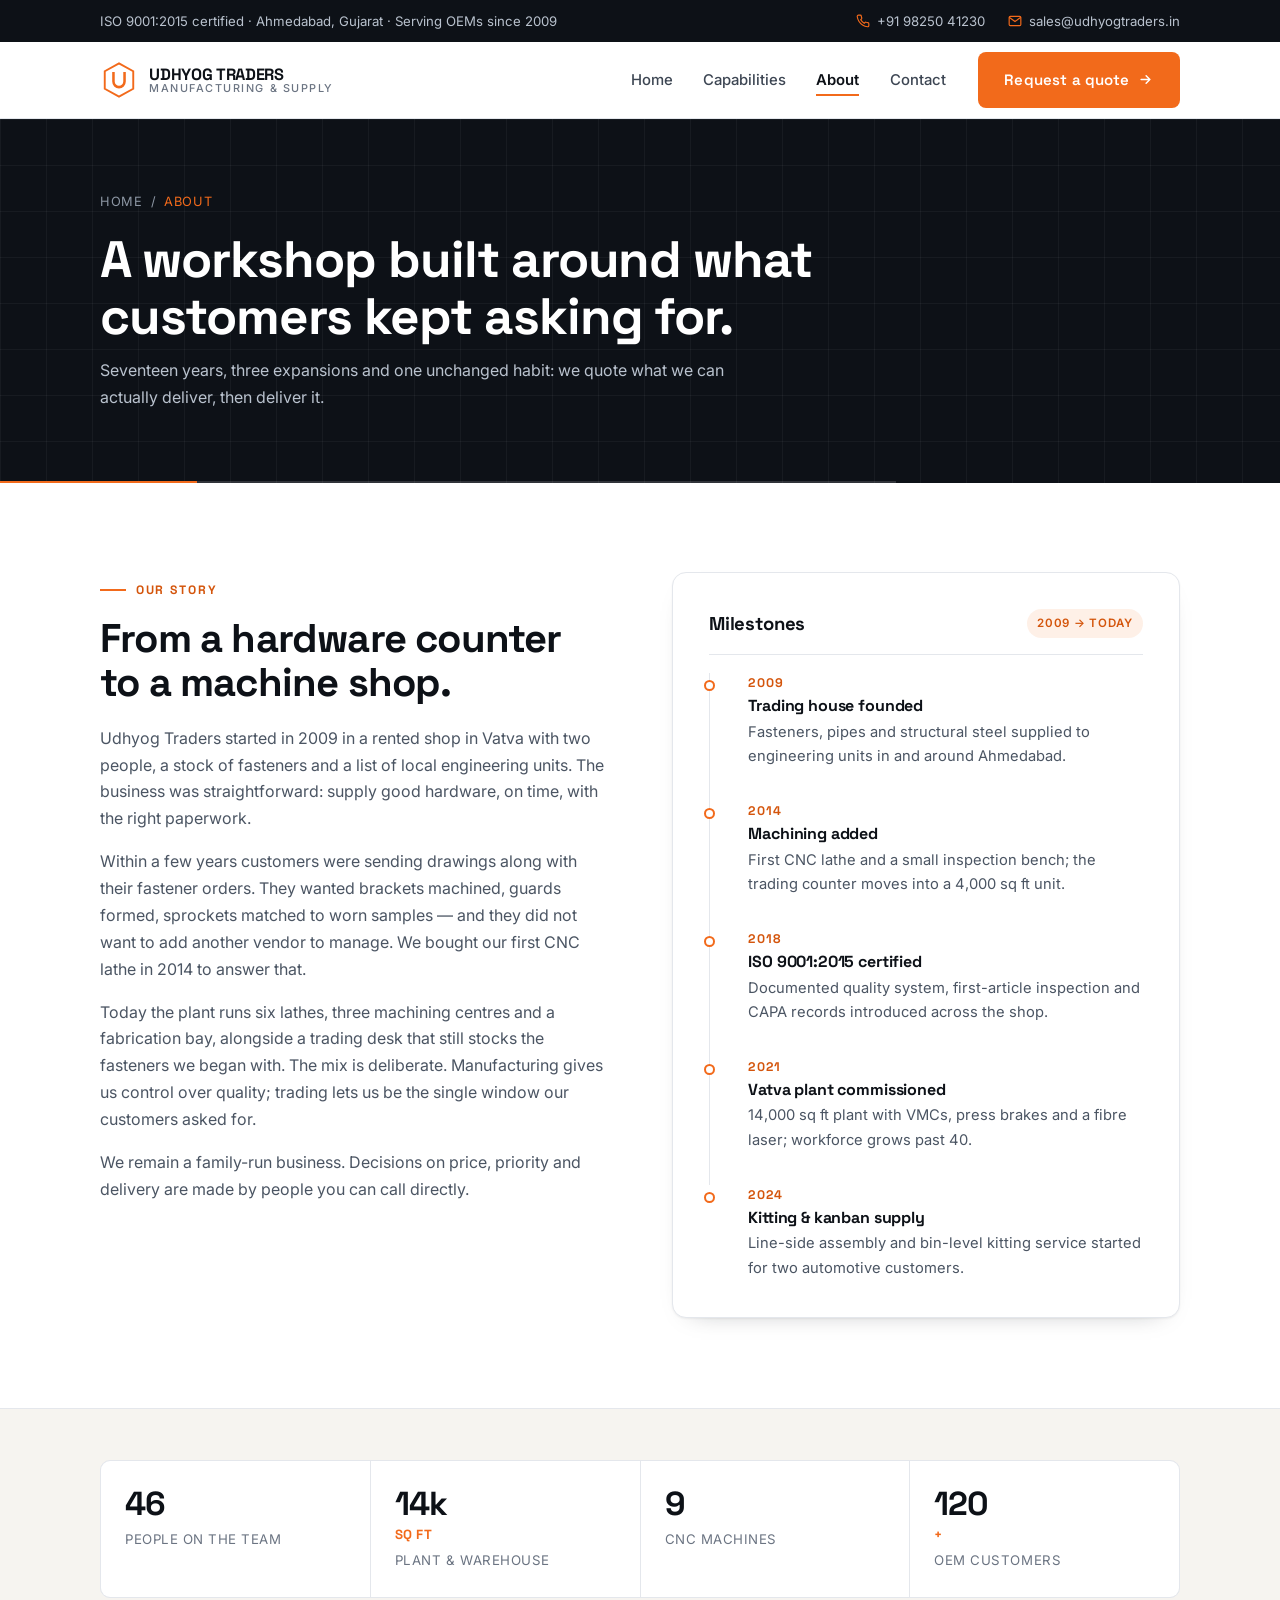
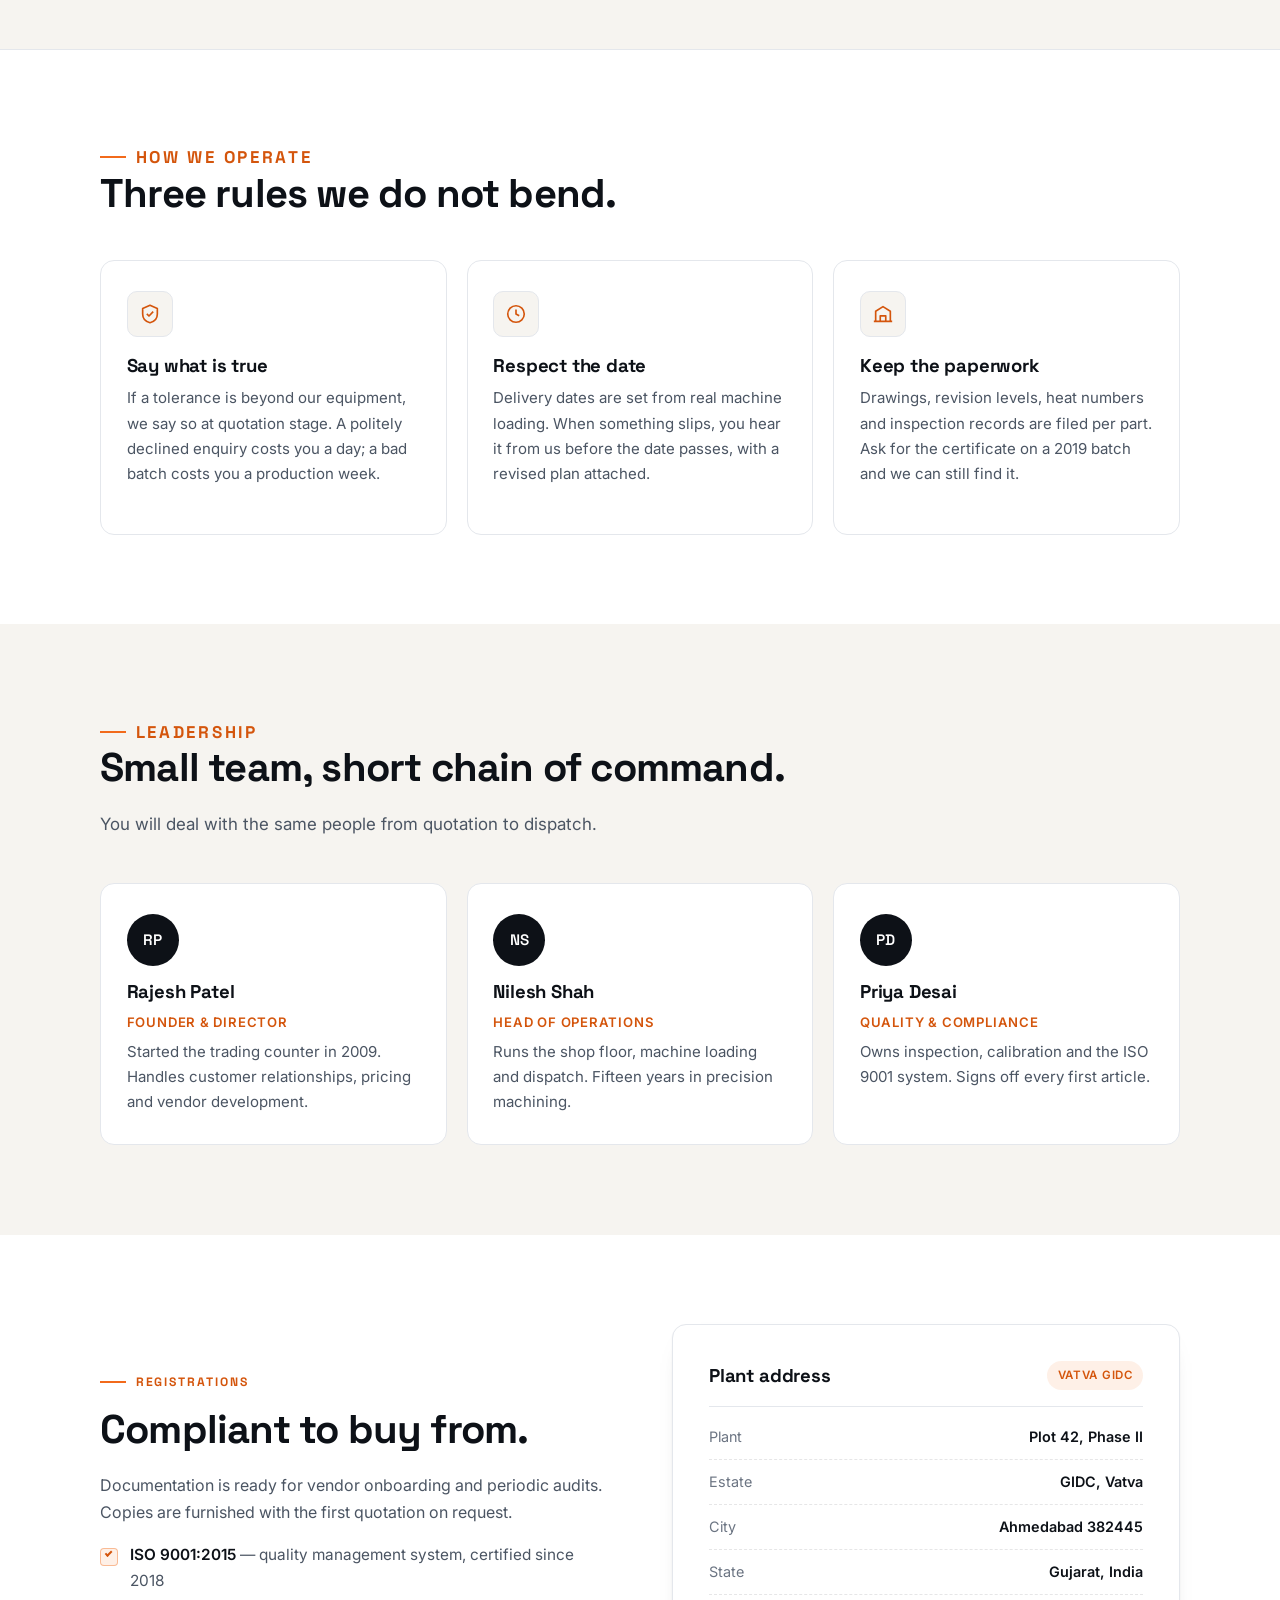
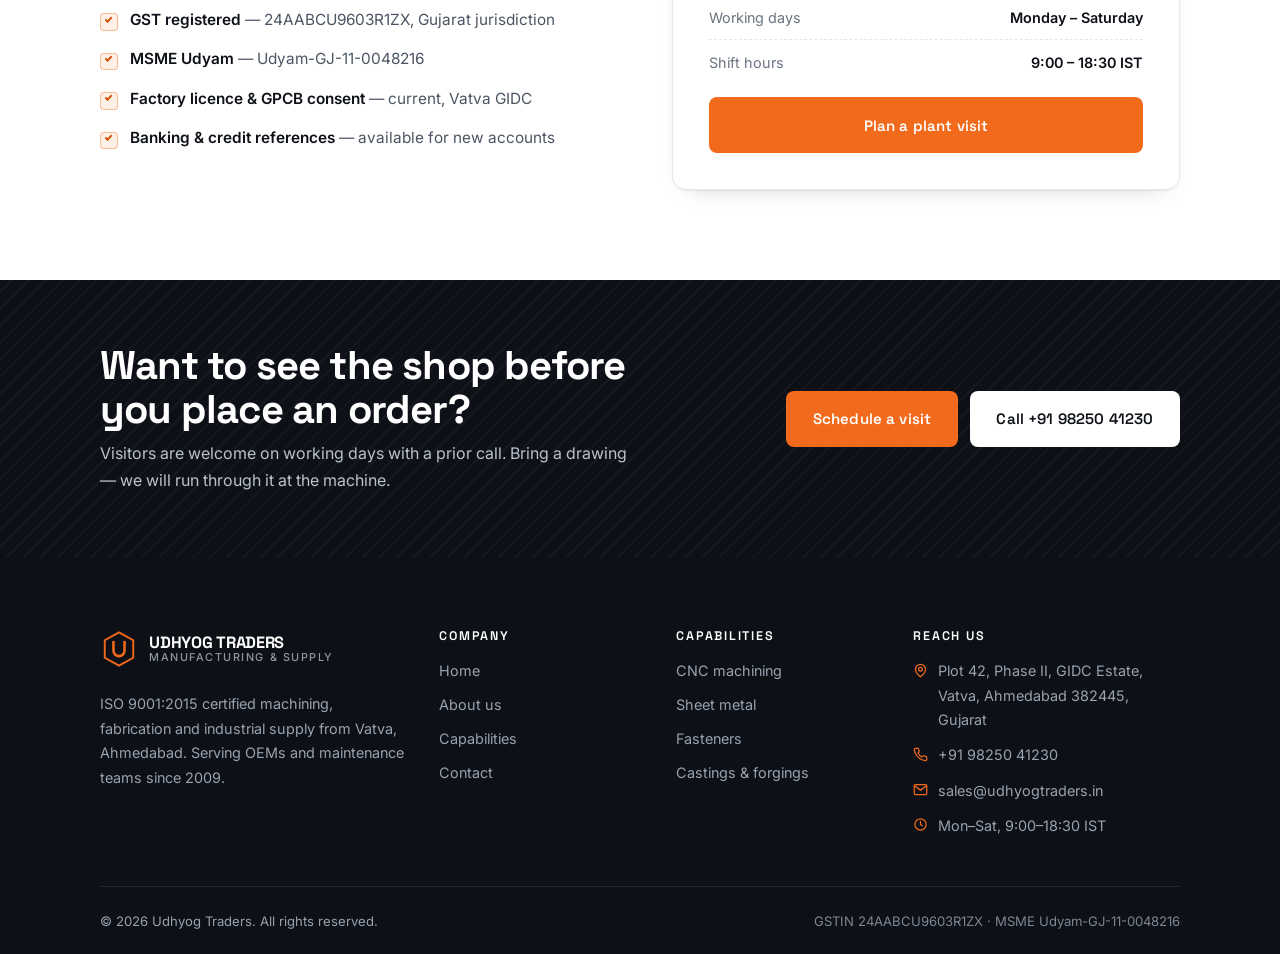
==== about.html @ 99cff49b "Add UDHyog Traders static marketing site Four plain HTML pages with shared CSS/JS, generated PDF cat" ====
<!DOCTYPE html>
<html lang="en">
<head>
<meta charset="utf-8">
<meta name="viewport" content="width=device-width, initial-scale=1">
<title>About Us — Udhyog Traders</title>
<meta name="description" content="Udhyog Traders has grown from a fastener trading house in Ahmedabad into an ISO 9001:2015 certified machining and fabrication business serving 120+ OEMs.">
<link rel="icon" href="favicon.svg" type="image/svg+xml">
<link rel="preconnect" href="https://fonts.googleapis.com">
<link rel="preconnect" href="https://fonts.gstatic.com" crossorigin>
<link href="https://fonts.googleapis.com/css2?family=Inter:wght@400;500;600;700&family=Space+Grotesk:wght@500;600;700&display=swap" rel="stylesheet">
<link rel="stylesheet" href="css/styles.css">
</head>
<body>
<a class="skip-link" href="#main">Skip to content</a>

<div class="topbar">
  <div class="container">
    <p class="topbar-note">ISO 9001:2015 certified · Ahmedabad, Gujarat · Serving OEMs since 2009</p>
    <div class="topbar-contact">
      <a href="tel:+919825041230">
        <svg width="14" height="14" viewBox="0 0 24 24" fill="none" stroke="currentColor" stroke-width="2" stroke-linecap="round" aria-hidden="true"><path d="M22 16.9v3a2 2 0 0 1-2.2 2 19.8 19.8 0 0 1-8.6-3.1 19.5 19.5 0 0 1-6-6A19.8 19.8 0 0 1 2.1 4.2 2 2 0 0 1 4.1 2h3a2 2 0 0 1 2 1.7c.1 1 .4 1.9.7 2.8a2 2 0 0 1-.5 2.1L8.1 9.9a16 16 0 0 0 6 6l1.3-1.3a2 2 0 0 1 2.1-.4c.9.3 1.8.6 2.8.7a2 2 0 0 1 1.7 2z"/></svg>
        +91 98250 41230
      </a>
      <a href="mailto:sales@udhyogtraders.in">
        <svg width="14" height="14" viewBox="0 0 24 24" fill="none" stroke="currentColor" stroke-width="2" stroke-linecap="round" stroke-linejoin="round" aria-hidden="true"><rect x="2" y="4" width="20" height="16" rx="2"/><path d="m2.5 6 9.5 7 9.5-7"/></svg>
        sales@udhyogtraders.in
      </a>
    </div>
  </div>
</div>

<header class="site-header">
  <div class="container">
    <a class="brand" href="index.html" aria-label="Udhyog Traders — home">
      <svg class="brand-mark" viewBox="0 0 48 48" aria-hidden="true">
        <path d="M24 3 42 13v22L24 45 6 35V13z" fill="none" stroke="currentColor" stroke-width="2.4"/>
        <path d="M17 14v12a7 7 0 0 0 14 0V14" fill="none" stroke="currentColor" stroke-width="3.2"/>
      </svg>
      <span>
        <span class="brand-name">UDHYOG TRADERS</span>
        <span class="brand-tag">Manufacturing &amp; Supply</span>
      </span>
    </a>

    <button class="nav-toggle" type="button" aria-expanded="false" aria-controls="primary-nav" aria-label="Toggle navigation">
      <span></span><span></span><span></span>
    </button>

    <nav class="nav" id="primary-nav" aria-label="Primary">
      <ul class="nav-links">
        <li><a href="index.html">Home</a></li>
        <li><a href="products.html">Capabilities</a></li>
        <li><a href="about.html" aria-current="page">About</a></li>
        <li><a href="contact.html">Contact</a></li>
      </ul>
      <a class="btn" href="contact.html">Request a quote
        <svg width="15" height="15" viewBox="0 0 24 24" fill="none" stroke="currentColor" stroke-width="2.4" stroke-linecap="round" stroke-linejoin="round" aria-hidden="true"><path d="M5 12h14M13 6l6 6-6 6"/></svg>
      </a>
    </nav>
  </div>
</header>

<main id="main">

  <section class="page-head">
    <div class="container">
      <nav class="crumbs" aria-label="Breadcrumb">
        <a href="index.html">Home</a>
        <span aria-hidden="true">/</span>
        <span aria-current="page">About</span>
      </nav>
      <h1>A workshop built around what customers kept asking for.</h1>
      <p>Seventeen years, three expansions and one unchanged habit: we quote what we can actually deliver, then deliver it.</p>
    </div>
  </section>

  <!-- Story -->
  <section class="section">
    <div class="container split split--top">
      <div class="reveal">
        <p class="eyebrow">Our story</p>
        <h2>From a hardware counter to a machine shop.</h2>
        <p>Udhyog Traders started in 2009 in a rented shop in Vatva with two people, a stock of fasteners and a list of local engineering units. The business was straightforward: supply good hardware, on time, with the right paperwork.</p>
        <p>Within a few years customers were sending drawings along with their fastener orders. They wanted brackets machined, guards formed, sprockets matched to worn samples — and they did not want to add another vendor to manage. We bought our first CNC lathe in 2014 to answer that.</p>
        <p>Today the plant runs six lathes, three machining centres and a fabrication bay, alongside a trading desk that still stocks the fasteners we began with. The mix is deliberate. Manufacturing gives us control over quality; trading lets us be the single window our customers asked for.</p>
        <p style="margin-bottom:0">We remain a family-run business. Decisions on price, priority and delivery are made by people you can call directly.</p>
      </div>

      <div class="panel reveal">
        <div class="panel-head">
          <h3>Milestones</h3>
          <span class="tag">2009 → today</span>
        </div>
        <ul class="timeline">
          <li>
            <span class="year">2009</span>
            <h3>Trading house founded</h3>
            <p>Fasteners, pipes and structural steel supplied to engineering units in and around Ahmedabad.</p>
          </li>
          <li>
            <span class="year">2014</span>
            <h3>Machining added</h3>
            <p>First CNC lathe and a small inspection bench; the trading counter moves into a 4,000 sq ft unit.</p>
          </li>
          <li>
            <span class="year">2018</span>
            <h3>ISO 9001:2015 certified</h3>
            <p>Documented quality system, first-article inspection and CAPA records introduced across the shop.</p>
          </li>
          <li>
            <span class="year">2021</span>
            <h3>Vatva plant commissioned</h3>
            <p>14,000 sq ft plant with VMCs, press brakes and a fibre laser; workforce grows past 40.</p>
          </li>
          <li>
            <span class="year">2024</span>
            <h3>Kitting &amp; kanban supply</h3>
            <p>Line-side assembly and bin-level kitting service started for two automotive customers.</p>
          </li>
        </ul>
      </div>
    </div>
  </section>

  <!-- Numbers -->
  <section class="section--tight section--sand" style="border-block:1px solid var(--line)">
    <div class="container">
      <dl class="stats reveal">
        <div class="stat"><dt><strong>46</strong><span>People on the team</span></dt></div>
        <div class="stat"><dt><strong>14k<span class="unit"> sq ft</span></strong><span>Plant &amp; warehouse</span></dt></div>
        <div class="stat"><dt><strong>9</strong><span>CNC machines</span></dt></div>
        <div class="stat"><dt><strong>120<span class="unit">+</span></strong><span>OEM customers</span></dt></div>
      </dl>
    </div>
  </section>

  <!-- Values -->
  <section class="section">
    <div class="container">
      <div class="section-head">
        <p class="eyebrow">How we operate</p>
        <h2>Three rules we do not bend.</h2>
      </div>

      <div class="grid grid--3">
        <article class="card reveal">
          <span class="card-icon" aria-hidden="true">
            <svg width="22" height="22" viewBox="0 0 24 24" fill="none" stroke="currentColor" stroke-width="1.8" stroke-linejoin="round"><path d="M12 2.5 20 6v6c0 5-3.4 8.4-8 9.5C7.4 20.4 4 17 4 12V6z"/><path d="m8.5 11.8 2.4 2.4 4.6-4.8"/></svg>
          </span>
          <h3>Say what is true</h3>
          <p>If a tolerance is beyond our equipment, we say so at quotation stage. A politely declined enquiry costs you a day; a bad batch costs you a production week.</p>
        </article>

        <article class="card reveal">
          <span class="card-icon" aria-hidden="true">
            <svg width="22" height="22" viewBox="0 0 24 24" fill="none" stroke="currentColor" stroke-width="1.8" stroke-linejoin="round"><circle cx="12" cy="12" r="9"/><path d="M12 7v5l3.5 2"/></svg>
          </span>
          <h3>Respect the date</h3>
          <p>Delivery dates are set from real machine loading. When something slips, you hear it from us before the date passes, with a revised plan attached.</p>
        </article>

        <article class="card reveal">
          <span class="card-icon" aria-hidden="true">
            <svg width="22" height="22" viewBox="0 0 24 24" fill="none" stroke="currentColor" stroke-width="1.8" stroke-linejoin="round"><path d="M4 20V9l8-5 8 5v11"/><path d="M9 20v-6h6v6M2 20h20"/></svg>
          </span>
          <h3>Keep the paperwork</h3>
          <p>Drawings, revision levels, heat numbers and inspection records are filed per part. Ask for the certificate on a 2019 batch and we can still find it.</p>
        </article>
      </div>
    </div>
  </section>

  <!-- Team -->
  <section class="section section--sand">
    <div class="container">
      <div class="section-head">
        <p class="eyebrow">Leadership</p>
        <h2>Small team, short chain of command.</h2>
        <p>You will deal with the same people from quotation to dispatch.</p>
      </div>

      <div class="grid grid--3">
        <article class="card reveal">
          <span class="avatar" style="width:52px;height:52px;font-size:.95rem;margin-bottom:1rem">RP</span>
          <h3>Rajesh Patel</h3>
          <p style="margin-bottom:.35rem;color:var(--accent-dark);font-size:.82rem;font-weight:600;letter-spacing:.06em;text-transform:uppercase">Founder &amp; Director</p>
          <p style="margin:0">Started the trading counter in 2009. Handles customer relationships, pricing and vendor development.</p>
        </article>

        <article class="card reveal">
          <span class="avatar" style="width:52px;height:52px;font-size:.95rem;margin-bottom:1rem">NS</span>
          <h3>Nilesh Shah</h3>
          <p style="margin-bottom:.35rem;color:var(--accent-dark);font-size:.82rem;font-weight:600;letter-spacing:.06em;text-transform:uppercase">Head of Operations</p>
          <p style="margin:0">Runs the shop floor, machine loading and dispatch. Fifteen years in precision machining.</p>
        </article>

        <article class="card reveal">
          <span class="avatar" style="width:52px;height:52px;font-size:.95rem;margin-bottom:1rem">PD</span>
          <h3>Priya Desai</h3>
          <p style="margin-bottom:.35rem;color:var(--accent-dark);font-size:.82rem;font-weight:600;letter-spacing:.06em;text-transform:uppercase">Quality &amp; Compliance</p>
          <p style="margin:0">Owns inspection, calibration and the ISO 9001 system. Signs off every first article.</p>
        </article>
      </div>
    </div>
  </section>

  <!-- Certifications -->
  <section class="section">
    <div class="container split">
      <div class="reveal">
        <p class="eyebrow">Registrations</p>
        <h2>Compliant to buy from.</h2>
        <p>Documentation is ready for vendor onboarding and periodic audits. Copies are furnished with the first quotation on request.</p>
        <ul class="feature-list">
          <li><strong>ISO 9001:2015</strong> — quality management system, certified since 2018</li>
          <li><strong>GST registered</strong> — 24AABCU9603R1ZX, Gujarat jurisdiction</li>
          <li><strong>MSME Udyam</strong> — Udyam-GJ-11-0048216</li>
          <li><strong>Factory licence &amp; GPCB consent</strong> — current, Vatva GIDC</li>
          <li><strong>Banking &amp; credit references</strong> — available for new accounts</li>
        </ul>
      </div>

      <div class="panel reveal">
        <div class="panel-head">
          <h3>Plant address</h3>
          <span class="tag">Vatva GIDC</span>
        </div>
        <div class="spec-list">
          <div><span>Plant</span><span>Plot 42, Phase II</span></div>
          <div><span>Estate</span><span>GIDC, Vatva</span></div>
          <div><span>City</span><span>Ahmedabad 382445</span></div>
          <div><span>State</span><span>Gujarat, India</span></div>
          <div><span>Working days</span><span>Monday – Saturday</span></div>
          <div><span>Shift hours</span><span>9:00 – 18:30 IST</span></div>
        </div>
        <a class="btn btn--block" href="contact.html" style="margin-top:1.4rem">Plan a plant visit</a>
      </div>
    </div>
  </section>

  <section class="cta-band">
    <div class="container">
      <div>
        <h2>Want to see the shop before you place an order?</h2>
        <p>Visitors are welcome on working days with a prior call. Bring a drawing — we will run through it at the machine.</p>
      </div>
      <div class="btn-row">
        <a class="btn" href="contact.html">Schedule a visit</a>
        <a class="btn btn--light" href="tel:+919825041230">Call +91 98250 41230</a>
      </div>
    </div>
  </section>

</main>

<footer class="site-footer">
  <div class="container">
    <div class="footer-grid">
      <div class="footer-about">
        <a class="brand" href="index.html" aria-label="Udhyog Traders — home">
          <svg class="brand-mark" viewBox="0 0 48 48" aria-hidden="true">
            <path d="M24 3 42 13v22L24 45 6 35V13z" fill="none" stroke="currentColor" stroke-width="2.4"/>
            <path d="M17 14v12a7 7 0 0 0 14 0V14" fill="none" stroke="currentColor" stroke-width="3.2"/>
          </svg>
          <span>
            <span class="brand-name">UDHYOG TRADERS</span>
            <span class="brand-tag">Manufacturing &amp; Supply</span>
          </span>
        </a>
        <p>ISO 9001:2015 certified machining, fabrication and industrial supply from Vatva, Ahmedabad. Serving OEMs and maintenance teams since 2009.</p>
      </div>

      <div>
        <h4>Company</h4>
        <ul class="footer-links">
          <li><a href="index.html">Home</a></li>
          <li><a href="about.html">About us</a></li>
          <li><a href="products.html">Capabilities</a></li>
          <li><a href="contact.html">Contact</a></li>
        </ul>
      </div>

      <div>
        <h4>Capabilities</h4>
        <ul class="footer-links">
          <li><a href="products.html#machining">CNC machining</a></li>
          <li><a href="products.html#fabrication">Sheet metal</a></li>
          <li><a href="products.html#fasteners">Fasteners</a></li>
          <li><a href="products.html#castings">Castings &amp; forgings</a></li>
        </ul>
      </div>

      <div>
        <h4>Reach us</h4>
        <ul class="footer-contact">
          <li>
            <svg width="15" height="15" viewBox="0 0 24 24" fill="none" stroke="currentColor" stroke-width="2" stroke-linecap="round" stroke-linejoin="round" aria-hidden="true"><path d="M20 10c0 6-8 12-8 12s-8-6-8-12a8 8 0 0 1 16 0z"/><circle cx="12" cy="10" r="3"/></svg>
            <span>Plot 42, Phase II, GIDC Estate,<br>Vatva, Ahmedabad 382445, Gujarat</span>
          </li>
          <li>
            <svg width="15" height="15" viewBox="0 0 24 24" fill="none" stroke="currentColor" stroke-width="2" stroke-linecap="round" aria-hidden="true"><path d="M22 16.9v3a2 2 0 0 1-2.2 2 19.8 19.8 0 0 1-8.6-3.1 19.5 19.5 0 0 1-6-6A19.8 19.8 0 0 1 2.1 4.2 2 2 0 0 1 4.1 2h3a2 2 0 0 1 2 1.7c.1 1 .4 1.9.7 2.8a2 2 0 0 1-.5 2.1L8.1 9.9a16 16 0 0 0 6 6l1.3-1.3a2 2 0 0 1 2.1-.4c.9.3 1.8.6 2.8.7a2 2 0 0 1 1.7 2z"/></svg>
            <a href="tel:+919825041230">+91 98250 41230</a>
          </li>
          <li>
            <svg width="15" height="15" viewBox="0 0 24 24" fill="none" stroke="currentColor" stroke-width="2" stroke-linecap="round" stroke-linejoin="round" aria-hidden="true"><rect x="2" y="4" width="20" height="16" rx="2"/><path d="m2.5 6 9.5 7 9.5-7"/></svg>
            <a href="mailto:sales@udhyogtraders.in">sales@udhyogtraders.in</a>
          </li>
          <li>
            <svg width="15" height="15" viewBox="0 0 24 24" fill="none" stroke="currentColor" stroke-width="2" stroke-linecap="round" stroke-linejoin="round" aria-hidden="true"><circle cx="12" cy="12" r="9"/><path d="M12 7v5l3 2"/></svg>
            <span>Mon–Sat, 9:00–18:30 IST</span>
          </li>
        </ul>
      </div>
    </div>

    <div class="footer-bottom">
      <p>© <span data-year>2026</span> Udhyog Traders. All rights reserved.</p>
      <p class="gst">GSTIN 24AABCU9603R1ZX · MSME Udyam-GJ-11-0048216</p>
    </div>
  </div>
</footer>

<script src="js/main.js"></script>
</body>
</html>
---- css/styles.css ----
/* ==========================================================================
   Udhyog Traders — site styles
   ========================================================================== */

:root {
  --ink: #0d1117;
  --ink-soft: #1a2028;
  --body: #4b5563;
  --steel: #6b7482;
  --line: #e4e7ec;
  --paper: #ffffff;
  --sand: #f6f4f0;
  --accent: #f26a1b;
  --accent-dark: #d4550c;
  --accent-soft: rgba(242, 106, 27, 0.1);

  --radius: 14px;
  --radius-sm: 10px;
  --shadow-sm: 0 1px 2px rgba(13, 17, 23, 0.05), 0 10px 26px -20px rgba(13, 17, 23, 0.4);
  --shadow-lg: 0 28px 70px -34px rgba(13, 17, 23, 0.5);

  --font-display: "Space Grotesk", "Segoe UI", system-ui, sans-serif;
  --font-body: "Inter", "Segoe UI", system-ui, -apple-system, sans-serif;
  --container: 1160px;
}

/* --------------------------------------------------------------------------
   Reset & base
   -------------------------------------------------------------------------- */

*,
*::before,
*::after {
  box-sizing: border-box;
}

html {
  -webkit-text-size-adjust: 100%;
  scroll-behavior: smooth;
}

body {
  margin: 0;
  background: var(--paper);
  color: var(--body);
  font-family: var(--font-body);
  font-size: 1rem;
  line-height: 1.68;
  -webkit-font-smoothing: antialiased;
}

img,
svg {
  display: block;
  max-width: 100%;
}

h1,
h2,
h3,
h4 {
  margin: 0 0 0.5em;
  color: var(--ink);
  font-family: var(--font-display);
  font-weight: 700;
  line-height: 1.1;
  letter-spacing: -0.02em;
}

h1 {
  font-size: clamp(2.3rem, 4.8vw, 3.9rem);
}

h2 {
  font-size: clamp(1.7rem, 3.2vw, 2.5rem);
}

h3 {
  font-size: 1.16rem;
  letter-spacing: -0.01em;
}

p {
  margin: 0 0 1rem;
}

a {
  color: inherit;
  text-decoration: none;
}

ul,
ol {
  margin: 0;
  padding: 0;
  list-style: none;
}

::selection {
  background: var(--accent);
  color: #fff;
}

:focus-visible {
  outline: 4px solid rgba(242, 106, 27, 0.35);
  outline-offset: 2px;
  border-radius: 4px;
}

.skip-link {
  position: absolute;
  left: 1rem;
  top: -100px;
  z-index: 100;
  padding: 0.75rem 1.25rem;
  background: var(--ink);
  color: #fff;
  border-radius: 0 0 8px 8px;
  font-size: 0.9rem;
  font-weight: 600;
}

.skip-link:focus {
  top: 0;
}

/* --------------------------------------------------------------------------
   Layout helpers
   -------------------------------------------------------------------------- */

.container {
  width: 100%;
  max-width: var(--container);
  margin-inline: auto;
  padding-inline: clamp(1.15rem, 4vw, 2.5rem);
}

.section {
  padding-block: clamp(3.5rem, 7vw, 6rem);
}

.section--sand {
  background: var(--sand);
}

.section--tight {
  padding-block: clamp(2.5rem, 4vw, 3.25rem);
}

.section-head {
  max-width: 44rem;
  margin-bottom: clamp(2rem, 3.5vw, 3rem);
}

.section-head--center {
  margin-inline: auto;
  text-align: center;
}

.section-head p {
  margin-bottom: 0;
  font-size: 1.06rem;
}

.eyebrow {
  display: inline-flex;
  align-items: center;
  gap: 0.6rem;
  margin-bottom: 1rem;
  color: var(--accent-dark);
  font-family: var(--font-display);
  font-size: 0.76rem;
  font-weight: 700;
  letter-spacing: 0.16em;
  text-transform: uppercase;
}

.eyebrow::before {
  content: "";
  width: 26px;
  height: 2px;
  background: var(--accent);
}

.eyebrow--light {
  color: #ffb27d;
}

.lead {
  font-size: clamp(1.02rem, 1.5vw, 1.14rem);
  color: var(--body);
}

.accent {
  color: var(--accent);
}

/* --------------------------------------------------------------------------
   Buttons
   -------------------------------------------------------------------------- */

.btn {
  display: inline-flex;
  align-items: center;
  justify-content: center;
  gap: 0.55rem;
  padding: 0.9rem 1.6rem;
  border: 1px solid transparent;
  border-radius: 8px;
  background: var(--accent);
  color: #fff;
  font-family: var(--font-display);
  font-size: 0.94rem;
  font-weight: 600;
  letter-spacing: 0.01em;
  cursor: pointer;
  transition: background 0.2s ease, transform 0.2s ease, box-shadow 0.2s ease,
    color 0.2s ease, border-color 0.2s ease;
}

.btn:hover {
  background: var(--accent-dark);
  transform: translateY(-1px);
  box-shadow: 0 12px 24px -14px rgba(212, 85, 12, 0.85);
}

.btn svg {
  flex: none;
}

.btn--ghost {
  background: transparent;
  border-color: #cfd4dc;
  color: var(--ink);
}

.btn--ghost:hover {
  background: var(--ink);
  border-color: var(--ink);
  color: #fff;
  box-shadow: none;
}

.btn--light {
  background: #fff;
  color: var(--ink);
}

.btn--light:hover {
  background: #f0ece6;
  color: var(--ink);
  box-shadow: none;
}

.btn--block {
  width: 100%;
}

.btn-row {
  display: flex;
  flex-wrap: wrap;
  gap: 0.75rem;
}

/* --------------------------------------------------------------------------
   Top bar & header
   -------------------------------------------------------------------------- */

.topbar {
  background: var(--ink);
  color: #b9c2ce;
  font-size: 0.825rem;
}

.topbar .container {
  display: flex;
  flex-wrap: wrap;
  align-items: center;
  justify-content: space-between;
  gap: 0.5rem 1.5rem;
  min-height: 42px;
}

.topbar p {
  margin: 0;
}

.topbar-contact {
  display: flex;
  flex-wrap: wrap;
  align-items: center;
  gap: 1.4rem;
}

.topbar-contact a {
  display: inline-flex;
  align-items: center;
  gap: 0.45rem;
  transition: color 0.2s ease;
}

.topbar-contact a:hover {
  color: #fff;
}

.topbar-contact svg {
  color: var(--accent);
}

.site-header {
  position: sticky;
  top: 0;
  z-index: 50;
  background: rgba(255, 255, 255, 0.94);
  border-bottom: 1px solid var(--line);
  backdrop-filter: blur(10px);
}

.site-header .container {
  display: flex;
  align-items: center;
  justify-content: space-between;
  gap: 1.5rem;
  min-height: 76px;
}

.brand {
  display: inline-flex;
  align-items: center;
  gap: 0.7rem;
  color: var(--ink);
  font-family: var(--font-display);
  font-weight: 700;
  line-height: 1.05;
  letter-spacing: -0.02em;
}

.brand-mark {
  width: 38px;
  height: 38px;
  flex: none;
  color: var(--accent);
}

.brand-name {
  display: block;
  font-size: 1.02rem;
}

.brand-tag {
  display: block;
  color: var(--steel);
  font-family: var(--font-body);
  font-size: 0.68rem;
  font-weight: 500;
  letter-spacing: 0.14em;
  text-transform: uppercase;
}

.nav {
  display: flex;
  align-items: center;
  gap: 2rem;
}

.nav-links {
  display: flex;
  align-items: center;
  gap: 1.9rem;
}

.nav-links a {
  position: relative;
  padding-block: 0.4rem;
  color: #3d4653;
  font-size: 0.93rem;
  font-weight: 500;
  transition: color 0.2s ease;
}

.nav-links a::after {
  content: "";
  position: absolute;
  left: 0;
  bottom: 0;
  width: 100%;
  height: 2px;
  background: var(--accent);
  transform: scaleX(0);
  transform-origin: left;
  transition: transform 0.22s ease;
}

.nav-links a:hover {
  color: var(--ink);
}

.nav-links a:hover::after,
.nav-links a[aria-current="page"]::after {
  transform: scaleX(1);
}

.nav-links a[aria-current="page"] {
  color: var(--ink);
  font-weight: 600;
}

.nav-toggle {
  display: none;
  width: 44px;
  height: 44px;
  padding: 0;
  border: 1px solid var(--line);
  border-radius: 8px;
  background: #fff;
  color: var(--ink);
  cursor: pointer;
}

.nav-toggle span {
  display: block;
  width: 18px;
  height: 2px;
  margin: 3.5px auto;
  background: currentColor;
  transition: transform 0.2s ease, opacity 0.2s ease;
}

.nav-toggle[aria-expanded="true"] span:nth-child(1) {
  transform: translateY(5.5px) rotate(45deg);
}

.nav-toggle[aria-expanded="true"] span:nth-child(2) {
  opacity: 0;
}

.nav-toggle[aria-expanded="true"] span:nth-child(3) {
  transform: translateY(-5.5px) rotate(-45deg);
}

/* --------------------------------------------------------------------------
   Hero
   -------------------------------------------------------------------------- */

.hero {
  position: relative;
  overflow: hidden;
  background: var(--sand);
  background-image: linear-gradient(rgba(13, 17, 23, 0.045) 1px, transparent 1px),
    linear-gradient(90deg, rgba(13, 17, 23, 0.045) 1px, transparent 1px);
  background-size: 44px 44px;
  border-bottom: 1px solid var(--line);
}

.hero::after {
  content: "";
  position: absolute;
  right: -180px;
  top: -180px;
  width: 520px;
  height: 520px;
  border-radius: 50%;
  background: radial-gradient(circle, rgba(242, 106, 27, 0.14), transparent 68%);
  pointer-events: none;
}

.hero .container {
  position: relative;
  z-index: 1;
  display: grid;
  grid-template-columns: 1.05fr 0.95fr;
  align-items: center;
  gap: clamp(2rem, 5vw, 4rem);
  padding-block: clamp(3rem, 6vw, 5rem);
}

.hero h1 {
  margin-bottom: 1.1rem;
}

.hero p.lead {
  max-width: 34rem;
  margin-bottom: 1.8rem;
}

.hero-meta {
  display: flex;
  flex-wrap: wrap;
  gap: 0.5rem 1.6rem;
  margin-top: 2rem;
  padding-top: 1.5rem;
  border-top: 1px solid #dcd8d0;
  color: var(--steel);
  font-size: 0.86rem;
}

.hero-meta span {
  display: inline-flex;
  align-items: center;
  gap: 0.45rem;
}

.hero-meta svg {
  color: var(--accent);
  flex: none;
}

.hero-art {
  position: relative;
  padding: 1.4rem;
  background: #fff;
  border: 1px solid var(--line);
  border-radius: var(--radius);
  box-shadow: var(--shadow-lg);
}

.hero-art::before {
  content: "";
  position: absolute;
  inset: 0 0 auto 0;
  height: 4px;
  border-radius: var(--radius) var(--radius) 0 0;
  background: linear-gradient(90deg, var(--accent) 0 42%, var(--ink) 42% 100%);
}

.hero-art svg {
  width: 100%;
  height: auto;
}

.hero-art figcaption {
  display: flex;
  align-items: center;
  justify-content: space-between;
  gap: 1rem;
  margin-top: 0.9rem;
  padding-top: 0.9rem;
  border-top: 1px dashed #d8dce2;
  color: var(--steel);
  font-family: var(--font-display);
  font-size: 0.7rem;
  letter-spacing: 0.12em;
  text-transform: uppercase;
}

.hero-art figcaption strong {
  color: var(--ink);
  font-weight: 600;
}

/* --------------------------------------------------------------------------
   Stats
   -------------------------------------------------------------------------- */

.stats {
  display: grid;
  grid-template-columns: repeat(4, 1fr);
  gap: 1px;
  margin: 0;
  background: var(--line);
  border: 1px solid var(--line);
  border-radius: var(--radius-sm);
  overflow: hidden;
}

.stat {
  padding: 1.6rem 1.5rem;
  background: #fff;
}

.stat strong {
  display: block;
  color: var(--ink);
  font-family: var(--font-display);
  font-size: clamp(1.7rem, 2.6vw, 2.2rem);
  font-weight: 700;
  line-height: 1.1;
  letter-spacing: -0.03em;
}

.stat strong .unit {
  color: var(--accent);
}

.stat span {
  display: block;
  margin-top: 0.35rem;
  color: var(--steel);
  font-size: 0.83rem;
  letter-spacing: 0.04em;
  text-transform: uppercase;
}

/* --------------------------------------------------------------------------
   Industry strip
   -------------------------------------------------------------------------- */

.industry-strip {
  display: flex;
  flex-wrap: wrap;
  align-items: center;
  justify-content: space-between;
  gap: 1.2rem 2rem;
}

.industry-strip .label {
  color: var(--steel);
  font-family: var(--font-display);
  font-size: 0.72rem;
  font-weight: 600;
  letter-spacing: 0.16em;
  text-transform: uppercase;
}

.industry-list {
  display: flex;
  flex-wrap: wrap;
  gap: 0.6rem 1.9rem;
}

.industry-list li {
  display: inline-flex;
  align-items: center;
  gap: 0.5rem;
  color: var(--ink);
  font-family: var(--font-display);
  font-size: 0.95rem;
  font-weight: 600;
  letter-spacing: -0.01em;
  opacity: 0.72;
}

.industry-list li::before {
  content: "";
  width: 6px;
  height: 6px;
  background: var(--accent);
  transform: rotate(45deg);
}

/* --------------------------------------------------------------------------
   Split content
   -------------------------------------------------------------------------- */

.split {
  display: grid;
  grid-template-columns: 1fr 1fr;
  align-items: center;
  gap: clamp(2rem, 5vw, 4.5rem);
}

.split--top {
  align-items: start;
}

.panel {
  padding: clamp(1.5rem, 3vw, 2.25rem);
  background: #fff;
  border: 1px solid var(--line);
  border-radius: var(--radius);
  box-shadow: var(--shadow-sm);
}

.panel--ink {
  background: var(--ink);
  border-color: var(--ink);
  color: #b9c2ce;
}

.panel--ink h3 {
  color: #fff;
}

.panel-head {
  display: flex;
  align-items: center;
  gap: 0.75rem;
  margin-bottom: 1.1rem;
  padding-bottom: 1rem;
  border-bottom: 1px solid var(--line);
}

.panel--ink .panel-head {
  border-color: rgba(255, 255, 255, 0.12);
}

.panel-head h3 {
  margin: 0;
}

.panel-head .tag {
  margin-left: auto;
}

.tag {
  display: inline-block;
  padding: 0.3rem 0.65rem;
  border-radius: 999px;
  background: var(--accent-soft);
  color: var(--accent-dark);
  font-size: 0.72rem;
  font-weight: 600;
  letter-spacing: 0.06em;
  text-transform: uppercase;
}

.tag--light {
  background: rgba(255, 255, 255, 0.1);
  color: #ffc39c;
}

.feature-list li {
  position: relative;
  padding-left: 1.9rem;
  margin-bottom: 0.85rem;
  font-size: 0.96rem;
}

.feature-list li:last-child {
  margin-bottom: 0;
}

.feature-list li::before {
  content: "";
  position: absolute;
  left: 0;
  top: 0.42em;
  width: 1.1rem;
  height: 1.1rem;
  border: 1px solid rgba(242, 106, 27, 0.4);
  border-radius: 4px;
  background: var(--accent-soft);
}

.feature-list li::after {
  content: "";
  position: absolute;
  left: 0.32rem;
  top: 0.63em;
  width: 0.44rem;
  height: 0.24rem;
  border-left: 2px solid var(--accent-dark);
  border-bottom: 2px solid var(--accent-dark);
  transform: rotate(-45deg);
}

.feature-list strong {
  color: var(--ink);
  font-weight: 600;
}

.checklist {
  display: grid;
  gap: 0.7rem;
  margin-top: 1.4rem;
}

.checklist li {
  display: flex;
  gap: 0.7rem;
  align-items: flex-start;
  font-size: 0.95rem;
}

.checklist svg {
  flex: none;
  margin-top: 0.28rem;
  color: var(--accent);
}

.spec-list {
  display: grid;
  gap: 0.65rem;
}

.spec-list div {
  display: flex;
  justify-content: space-between;
  gap: 1rem;
  padding-bottom: 0.6rem;
  border-bottom: 1px dashed rgba(13, 17, 23, 0.1);
  font-size: 0.9rem;
}

.spec-list div:last-child {
  border-bottom: 0;
  padding-bottom: 0;
}

.spec-list dt,
.spec-list span:first-child {
  color: var(--steel);
}

.spec-list span:last-child {
  color: var(--ink);
  font-weight: 600;
  text-align: right;
}

/* --------------------------------------------------------------------------
   Cards
   -------------------------------------------------------------------------- */

.grid {
  display: grid;
  gap: 1.25rem;
}

.grid--3 {
  grid-template-columns: repeat(3, 1fr);
}

.grid--2 {
  grid-template-columns: repeat(2, 1fr);
}

.card {
  position: relative;
  display: flex;
  flex-direction: column;
  padding: 1.85rem 1.6rem;
  background: #fff;
  border: 1px solid var(--line);
  border-radius: var(--radius);
  transition: transform 0.22s ease, box-shadow 0.22s ease, border-color 0.22s ease;
}

.card::before {
  content: "";
  position: absolute;
  left: 1.6rem;
  top: 0;
  width: 40px;
  height: 3px;
  background: var(--accent);
  opacity: 0;
  transition: opacity 0.22s ease;
}

.card:hover {
  transform: translateY(-3px);
  border-color: #cdd3db;
  box-shadow: var(--shadow-lg);
}

.card:hover::before {
  opacity: 1;
}

.card-icon {
  display: inline-flex;
  align-items: center;
  justify-content: center;
  width: 46px;
  height: 46px;
  margin-bottom: 1.2rem;
  border-radius: 10px;
  background: var(--sand);
  border: 1px solid var(--line);
  color: var(--accent-dark);
}

.card h3 {
  margin-bottom: 0.55rem;
}

.card p {
  margin-bottom: 1.1rem;
  font-size: 0.94rem;
}

.card-tags {
  display: flex;
  flex-wrap: wrap;
  gap: 0.4rem;
  margin-top: auto;
  padding-top: 0.9rem;
  border-top: 1px dashed var(--line);
}

.card-tags li {
  padding: 0.22rem 0.55rem;
  border: 1px solid var(--line);
  border-radius: 5px;
  color: var(--steel);
  font-size: 0.75rem;
  letter-spacing: 0.02em;
}

/* --------------------------------------------------------------------------
   Process
   -------------------------------------------------------------------------- */

.process {
  display: grid;
  grid-template-columns: repeat(4, 1fr);
  gap: 1.25rem;
  counter-reset: step;
}

.step {
  position: relative;
  padding-top: 1.6rem;
  border-top: 2px solid var(--line);
}

.step::before {
  counter-increment: step;
  content: "0" counter(step);
  display: block;
  margin-bottom: 0.7rem;
  color: var(--accent);
  font-family: var(--font-display);
  font-size: 0.82rem;
  font-weight: 700;
  letter-spacing: 0.12em;
}

.step::after {
  content: "";
  position: absolute;
  top: -2px;
  left: 0;
  width: 0;
  height: 2px;
  background: var(--accent);
  transition: width 0.5s ease;
}

.step:hover::after {
  width: 100%;
}

.step h3 {
  font-size: 1.05rem;
}

.step p {
  margin: 0;
  font-size: 0.9rem;
}

/* --------------------------------------------------------------------------
   Testimonials
   -------------------------------------------------------------------------- */

.quote-card {
  display: flex;
  flex-direction: column;
  gap: 1.2rem;
  padding: 1.9rem 1.7rem;
  background: #fff;
  border: 1px solid var(--line);
  border-radius: var(--radius);
}

.quote-card blockquote {
  margin: 0;
  color: var(--ink-soft);
  font-size: 0.98rem;
  line-height: 1.7;
}

.quote-card blockquote::before {
  content: "\201C";
  display: block;
  margin-bottom: 0.2rem;
  color: var(--accent);
  font-family: var(--font-display);
  font-size: 2.6rem;
  line-height: 0.6;
}

.quote-by {
  display: flex;
  align-items: center;
  gap: 0.8rem;
  margin-top: auto;
  padding-top: 1.1rem;
  border-top: 1px dashed var(--line);
}

.avatar {
  display: grid;
  place-items: center;
  width: 40px;
  height: 40px;
  flex: none;
  border-radius: 50%;
  background: var(--ink);
  color: #fff;
  font-family: var(--font-display);
  font-size: 0.82rem;
  font-weight: 600;
}

.quote-by strong {
  display: block;
  color: var(--ink);
  font-size: 0.88rem;
  font-weight: 600;
}

.quote-by span {
  color: var(--steel);
  font-size: 0.8rem;
}

.stars {
  display: flex;
  gap: 0.15rem;
  color: var(--accent);
}

/* --------------------------------------------------------------------------
   CTA band
   -------------------------------------------------------------------------- */

.cta-band {
  position: relative;
  overflow: hidden;
  background: var(--ink);
  background-image: repeating-linear-gradient(
    -45deg,
    rgba(255, 255, 255, 0.035) 0 2px,
    transparent 2px 12px
  );
  color: #b9c2ce;
}

.cta-band .container {
  position: relative;
  display: flex;
  flex-wrap: wrap;
  align-items: center;
  justify-content: space-between;
  gap: 1.75rem;
  padding-block: clamp(2.5rem, 5vw, 4rem);
}

.cta-band h2 {
  max-width: 34rem;
  margin-bottom: 0.5rem;
  color: #fff;
}

.cta-band p {
  margin: 0;
  max-width: 34rem;
}

/* --------------------------------------------------------------------------
   Page header (inner pages)
   -------------------------------------------------------------------------- */

.page-head {
  position: relative;
  overflow: hidden;
  padding-block: clamp(2.75rem, 6vw, 4.5rem);
  background: var(--ink);
  background-image: linear-gradient(rgba(255, 255, 255, 0.045) 1px, transparent 1px),
    linear-gradient(90deg, rgba(255, 255, 255, 0.045) 1px, transparent 1px);
  background-size: 46px 46px;
  color: #b9c2ce;
}

.page-head::after {
  content: "";
  position: absolute;
  left: 0;
  bottom: 0;
  width: 70%;
  height: 2px;
  background: linear-gradient(90deg, var(--accent) 0 22%, rgba(255, 255, 255, 0.15) 22% 100%);
}

.page-head h1 {
  max-width: 46rem;
  margin-bottom: 0.75rem;
  color: #fff;
  font-size: clamp(2rem, 4.2vw, 3.2rem);
}

.page-head p {
  max-width: 40rem;
  margin: 0;
}

.crumbs {
  display: flex;
  flex-wrap: wrap;
  gap: 0.5rem;
  align-items: center;
  margin-bottom: 1.25rem;
  color: #8d97a4;
  font-size: 0.8rem;
  letter-spacing: 0.05em;
  text-transform: uppercase;
}

.crumbs a:hover {
  color: #fff;
}

.crumbs span[aria-current] {
  color: var(--accent);
}

/* --------------------------------------------------------------------------
   Tables
   -------------------------------------------------------------------------- */

.table-wrap {
  overflow-x: auto;
  border: 1px solid var(--line);
  border-radius: var(--radius);
  background: #fff;
}

table {
  width: 100%;
  border-collapse: collapse;
  font-size: 0.92rem;
  white-space: nowrap;
}

caption {
  padding: 1.1rem 1.25rem;
  border-bottom: 1px solid var(--line);
  color: var(--steel);
  font-size: 0.82rem;
  text-align: left;
}

th,
td {
  padding: 0.95rem 1.25rem;
  text-align: left;
  border-bottom: 1px solid var(--line);
}

thead th {
  background: var(--sand);
  color: var(--ink);
  font-family: var(--font-display);
  font-size: 0.76rem;
  font-weight: 600;
  letter-spacing: 0.1em;
  text-transform: uppercase;
}

tbody tr:last-child td {
  border-bottom: 0;
}

tbody tr:hover {
  background: #fbfaf8;
}

td strong {
  color: var(--ink);
  font-weight: 600;
}

/* --------------------------------------------------------------------------
   Timeline
   -------------------------------------------------------------------------- */

.timeline {
  position: relative;
  display: grid;
  gap: 0;
  margin: 0;
}

.timeline li {
  position: relative;
  padding: 0 0 2rem 2.4rem;
  border-left: 1px solid var(--line);
}

.timeline li:last-child {
  padding-bottom: 0;
  border-left-color: transparent;
}

.timeline li::before {
  content: "";
  position: absolute;
  left: -6px;
  top: 0.45rem;
  width: 11px;
  height: 11px;
  border-radius: 50%;
  background: #fff;
  border: 2px solid var(--accent);
}

.timeline .year {
  display: block;
  margin-bottom: 0.2rem;
  color: var(--accent-dark);
  font-family: var(--font-display);
  font-size: 0.78rem;
  font-weight: 700;
  letter-spacing: 0.1em;
}

.timeline h3 {
  margin-bottom: 0.3rem;
  font-size: 1rem;
}

.timeline p {
  margin: 0;
  font-size: 0.92rem;
}

/* --------------------------------------------------------------------------
   Contact & forms
   -------------------------------------------------------------------------- */

.contact-grid {
  display: grid;
  grid-template-columns: 1.15fr 0.85fr;
  align-items: start;
  gap: clamp(1.5rem, 3.5vw, 2.75rem);
}

.form {
  display: grid;
  grid-template-columns: 1fr 1fr;
  gap: 1.1rem;
  padding: clamp(1.5rem, 3vw, 2.25rem);
  background: #fff;
  border: 1px solid var(--line);
  border-radius: var(--radius);
  box-shadow: var(--shadow-sm);
}

.field {
  display: flex;
  flex-direction: column;
  gap: 0.4rem;
}

.field--full {
  grid-column: 1 / -1;
}

.field label {
  color: var(--ink);
  font-size: 0.85rem;
  font-weight: 600;
  letter-spacing: 0.01em;
}

.field label .req {
  color: var(--accent);
}

.field input,
.field select,
.field textarea {
  width: 100%;
  padding: 0.72rem 0.85rem;
  border: 1px solid #d5dae1;
  border-radius: 7px;
  background: #fff;
  color: var(--ink);
  font-family: var(--font-body);
  font-size: 0.94rem;
  transition: border-color 0.2s ease, box-shadow 0.2s ease;
}

.field textarea {
  min-height: 128px;
  resize: vertical;
}

.field input::placeholder,
.field textarea::placeholder {
  color: #9aa3b0;
}

.field input:focus,
.field select:focus,
.field textarea:focus {
  outline: none;
  border-color: var(--accent);
  box-shadow: 0 0 0 3px rgba(242, 106, 27, 0.16);
}

.field input[aria-invalid="true"],
.field textarea[aria-invalid="true"] {
  border-color: #d92d20;
  box-shadow: 0 0 0 3px rgba(217, 45, 32, 0.12);
}

.field .error {
  min-height: 1rem;
  color: #b42318;
  font-size: 0.78rem;
}

.form-note {
  margin: 0;
  color: var(--steel);
  font-size: 0.8rem;
}

.form-status {
  grid-column: 1 / -1;
  display: none;
  gap: 0.7rem;
  align-items: flex-start;
  padding: 0.9rem 1rem;
  border: 1px solid #b7e4c7;
  border-radius: 8px;
  background: #eefaf2;
  color: #14603a;
  font-size: 0.9rem;
}

.form-status.is-visible {
  display: flex;
}

.form-status svg {
  flex: none;
  margin-top: 0.15rem;
}

.info-card {
  padding: 1.6rem;
  border: 1px solid var(--line);
  border-radius: var(--radius);
  background: var(--sand);
}

.info-list {
  display: grid;
  gap: 1.15rem;
}

.info-list li {
  display: flex;
  gap: 0.9rem;
}

.info-list svg {
  flex: none;
  margin-top: 0.2rem;
  color: var(--accent);
}

.info-list strong {
  display: block;
  color: var(--ink);
  font-family: var(--font-display);
  font-size: 0.78rem;
  font-weight: 600;
  letter-spacing: 0.1em;
  text-transform: uppercase;
}

.info-list a:hover,
.info-list span:hover {
  color: var(--accent-dark);
}

.info-list address {
  margin: 0.1rem 0 0;
  font-style: normal;
  font-size: 0.93rem;
  line-height: 1.6;
}

.map-block {
  display: grid;
  place-items: center;
  min-height: 220px;
  margin-top: 1.25rem;
  padding: 1.5rem;
  border: 1px dashed #c9cfd8;
  border-radius: var(--radius);
  background: #fff;
  background-image: linear-gradient(rgba(13, 17, 23, 0.04) 1px, transparent 1px),
    linear-gradient(90deg, rgba(13, 17, 23, 0.04) 1px, transparent 1px);
  background-size: 26px 26px;
  text-align: center;
}

.map-block svg {
  margin-inline: auto;
  color: var(--accent);
}

.map-block p {
  margin: 0.6rem 0 0;
  font-size: 0.88rem;
}

.map-block strong {
  display: block;
  color: var(--ink);
}

/* --------------------------------------------------------------------------
   Footer
   -------------------------------------------------------------------------- */

.site-footer {
  padding-top: clamp(3rem, 6vw, 4.5rem);
  background: var(--ink);
  color: #98a2b0;
  font-size: 0.9rem;
}

.footer-grid {
  display: grid;
  grid-template-columns: 1.5fr 1fr 1fr 1.3fr;
  gap: 2rem;
  padding-bottom: 3rem;
}

.site-footer .brand {
  color: #fff;
}

.site-footer .brand-tag {
  color: #8d97a4;
}

.site-footer h4 {
  margin-bottom: 1rem;
  color: #fff;
  font-family: var(--font-display);
  font-size: 0.78rem;
  font-weight: 600;
  letter-spacing: 0.14em;
  text-transform: uppercase;
}

.footer-links {
  display: grid;
  gap: 0.6rem;
}

.footer-links a {
  transition: color 0.2s ease;
}

.footer-links a:hover {
  color: #fff;
}

.footer-about p {
  max-width: 24rem;
  margin-top: 1.1rem;
  line-height: 1.7;
}

.footer-contact {
  display: grid;
  gap: 0.7rem;
}

.footer-contact li {
  display: flex;
  gap: 0.6rem;
  align-items: flex-start;
}

.footer-contact svg {
  flex: none;
  margin-top: 0.22rem;
  color: var(--accent);
}

.footer-contact a:hover {
  color: #fff;
}

.footer-bottom {
  display: flex;
  flex-wrap: wrap;
  align-items: center;
  justify-content: space-between;
  gap: 0.75rem 1.5rem;
  padding-block: 1.4rem;
  border-top: 1px solid rgba(255, 255, 255, 0.1);
  font-size: 0.82rem;
}

.footer-bottom p {
  margin: 0;
}

.footer-bottom .gst {
  color: #7c8695;
}

/* --------------------------------------------------------------------------
   Downloadable documents
   -------------------------------------------------------------------------- */

.doc-grid {
  display: grid;
  grid-template-columns: repeat(2, 1fr);
  gap: 1.25rem;
}

.doc-card {
  display: flex;
  flex-direction: column;
  padding: 1.6rem;
  background: #fff;
  border: 1px solid var(--line);
  border-radius: var(--radius);
  transition: transform 0.22s ease, box-shadow 0.22s ease, border-color 0.22s ease;
}

.doc-card:hover {
  transform: translateY(-3px);
  border-color: #cdd3db;
  box-shadow: var(--shadow-lg);
}

.doc-top {
  display: flex;
  align-items: center;
  gap: 0.9rem;
  margin-bottom: 1.1rem;
}

.doc-icon {
  display: grid;
  place-items: center;
  width: 46px;
  height: 46px;
  flex: none;
  border-radius: 10px;
  background: var(--sand);
  border: 1px solid var(--line);
  color: var(--accent-dark);
}

.doc-kicker {
  margin-left: auto;
  color: var(--steel);
  font-family: var(--font-display);
  font-size: 0.7rem;
  font-weight: 600;
  letter-spacing: 0.12em;
  text-transform: uppercase;
}

.doc-card h3 {
  margin-bottom: 0.45rem;
  font-size: 1.08rem;
}

.doc-card p {
  margin-bottom: 1.2rem;
  font-size: 0.91rem;
}

.doc-action {
  display: inline-flex;
  align-items: center;
  gap: 0.45rem;
  margin-top: auto;
  padding-top: 1rem;
  border-top: 1px dashed var(--line);
  color: var(--accent-dark);
  font-family: var(--font-display);
  font-size: 0.85rem;
  font-weight: 600;
}

.doc-action svg {
  transition: transform 0.2s ease;
}

.doc-card:hover .doc-action svg {
  transform: translateX(3px);
}

.doc-foot {
  margin: 1.5rem 0 0;
  color: var(--steel);
  font-size: 0.85rem;
}

/* --------------------------------------------------------------------------
   Reveal animation
   -------------------------------------------------------------------------- */

.reveal {
  opacity: 0;
  transform: translateY(16px);
  transition: opacity 0.6s ease, transform 0.6s ease;
}

.reveal.is-visible {
  opacity: 1;
  transform: none;
}

/* --------------------------------------------------------------------------
   Responsive
   -------------------------------------------------------------------------- */

@media (max-width: 1000px) {
  .hero .container,
  .split,
  .contact-grid {
    grid-template-columns: 1fr;
  }

  .hero-art {
    order: -1;
    max-width: 520px;
  }

  .grid--3 {
    grid-template-columns: repeat(2, 1fr);
  }

  .process {
    grid-template-columns: repeat(2, 1fr);
    gap: 1.75rem;
  }

  .stats {
    grid-template-columns: repeat(2, 1fr);
  }

  .footer-grid {
    grid-template-columns: 1fr 1fr;
  }

  .nav-toggle {
    display: block;
  }

  .nav {
    position: absolute;
    left: 0;
    right: 0;
    top: 100%;
    display: none;
    flex-direction: column;
    align-items: stretch;
    gap: 0;
    padding: 0.5rem clamp(1.15rem, 4vw, 2.5rem) 1.5rem;
    background: #fff;
    border-bottom: 1px solid var(--line);
    box-shadow: 0 20px 30px -24px rgba(13, 17, 23, 0.5);
  }

  .nav.is-open {
    display: flex;
  }

  .nav-links {
    flex-direction: column;
    align-items: stretch;
    gap: 0;
  }

  .nav-links a {
    padding-block: 0.85rem;
    border-bottom: 1px solid var(--line);
    font-size: 0.98rem;
  }

  .nav-links a::after {
    display: none;
  }

  .nav .btn {
    margin-top: 1.1rem;
  }

  .site-header .container {
    position: relative;
  }
}

@media (max-width: 700px) {
  .topbar .container {
    justify-content: center;
    padding-block: 0.5rem;
    text-align: center;
  }

  .topbar-note {
    display: none;
  }

  .hero-meta {
    gap: 0.6rem 1.2rem;
  }

  .grid--3,
  .grid--2,
  .doc-grid,
  .process,
  .form {
    grid-template-columns: 1fr;
  }

  .cta-band .container {
    flex-direction: column;
    align-items: flex-start;
  }

  .footer-grid {
    grid-template-columns: 1fr;
    gap: 2.25rem;
  }

  .industry-strip {
    flex-direction: column;
    align-items: flex-start;
  }

  .table-wrap {
    margin-inline: calc(clamp(1.15rem, 4vw, 2.5rem) * -1);
    border-radius: 0;
    border-inline: 0;
  }
}

@media (prefers-reduced-motion: reduce) {
  html {
    scroll-behavior: auto;
  }

  *,
  *::before,
  *::after {
    animation-duration: 0.001ms !important;
    transition-duration: 0.001ms !important;
  }

  .reveal {
    opacity: 1;
    transform: none;
  }
}
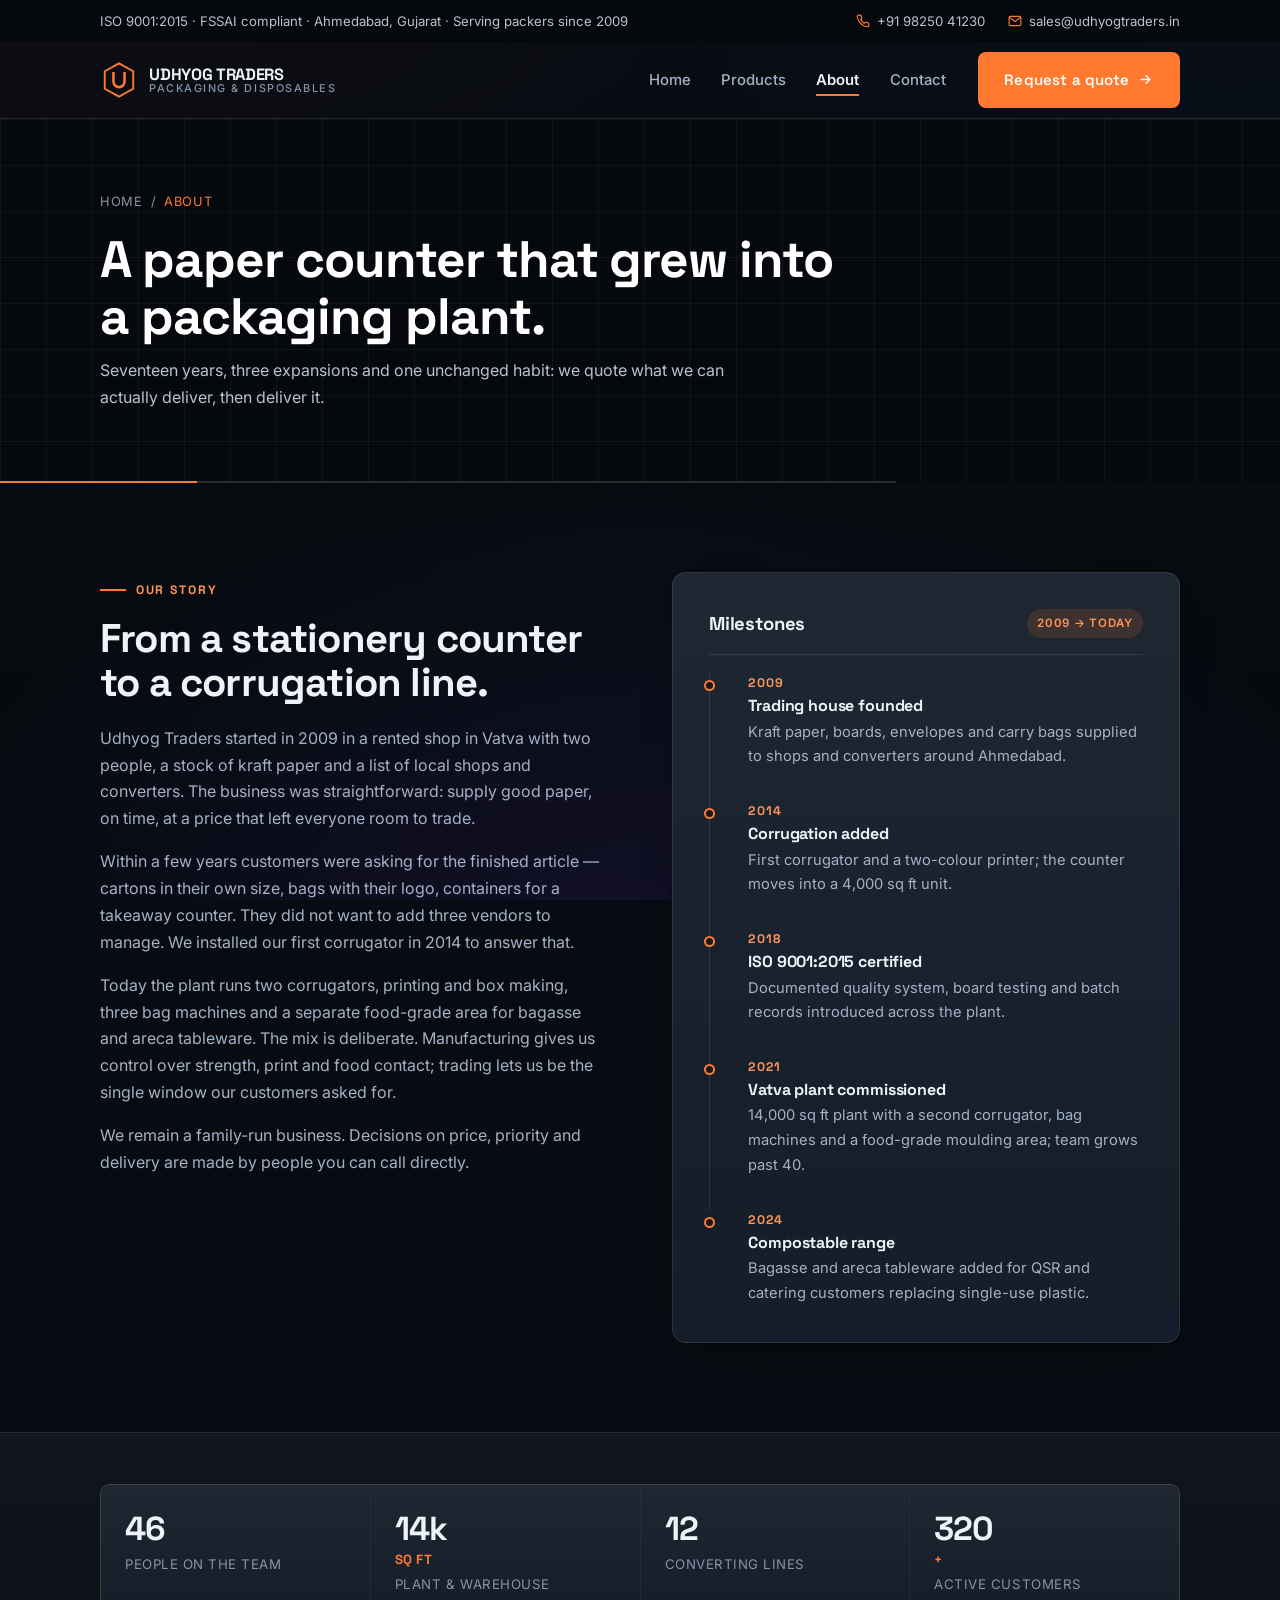
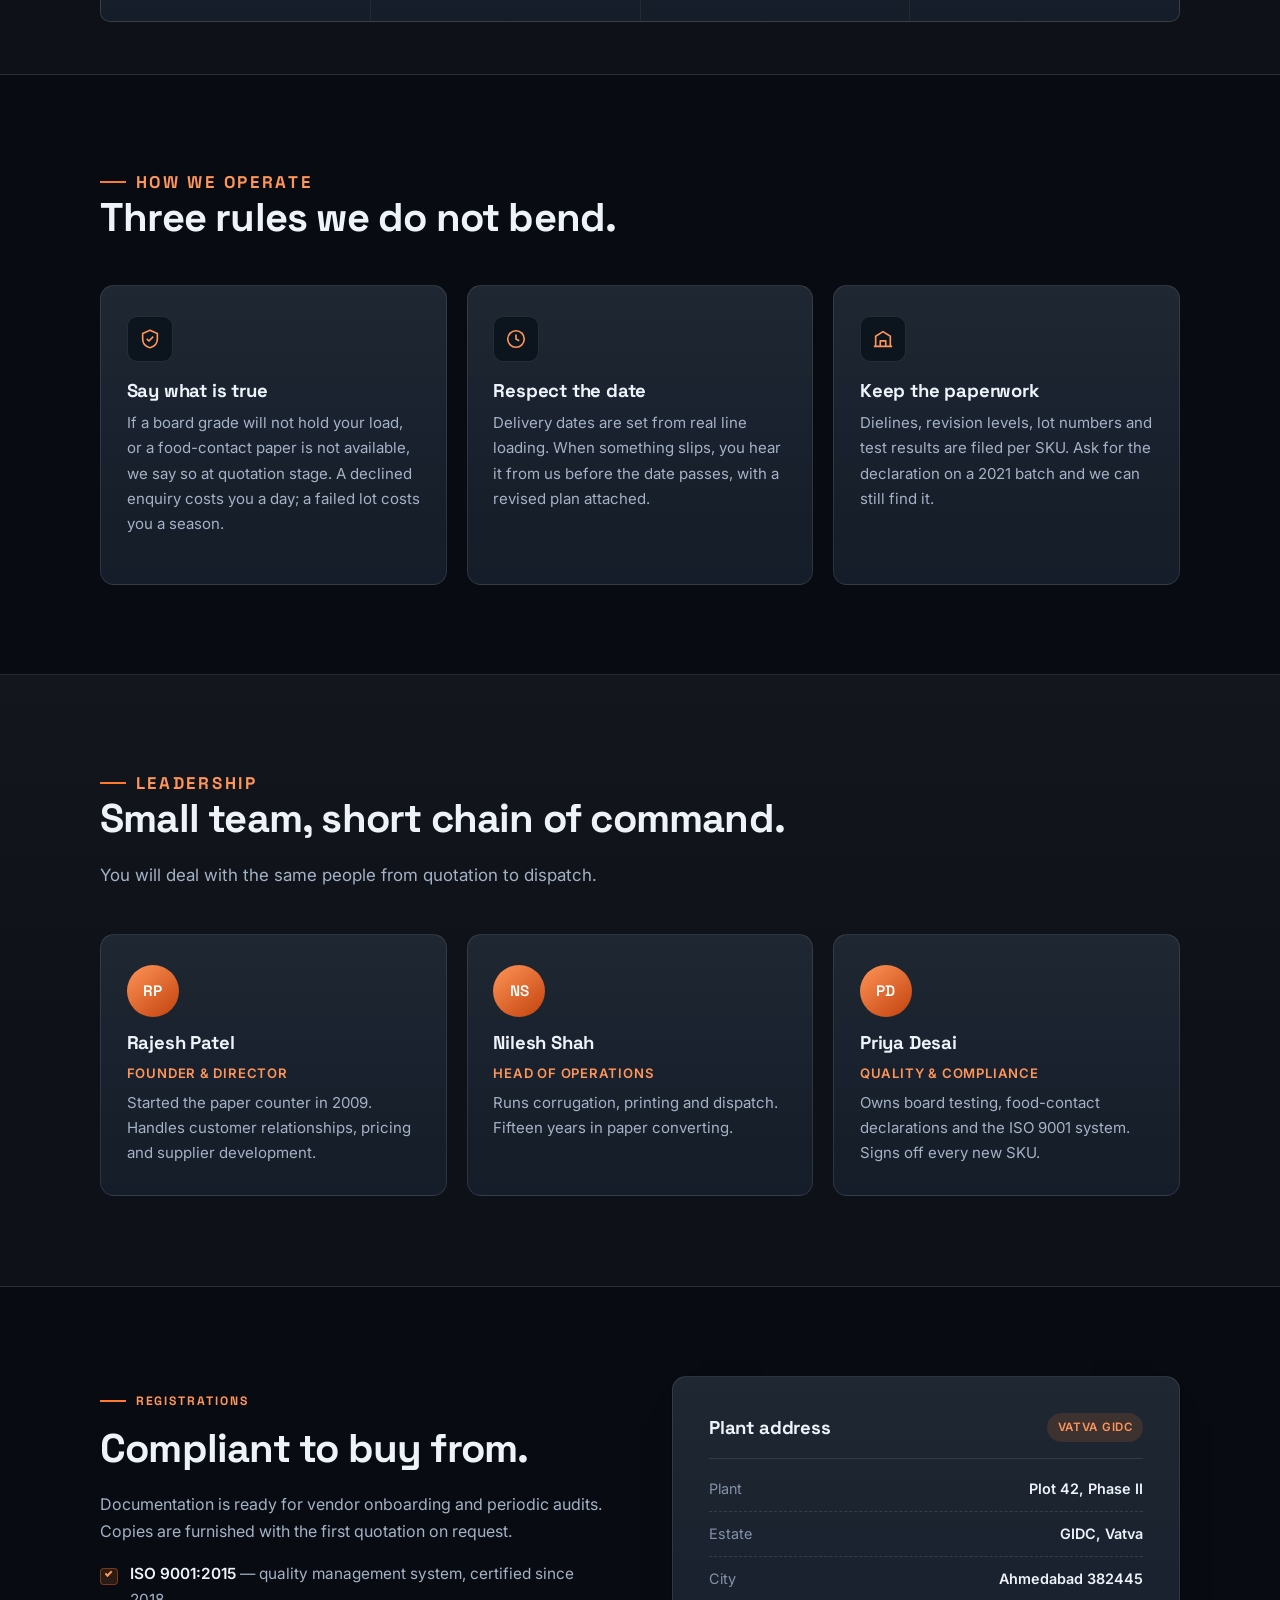
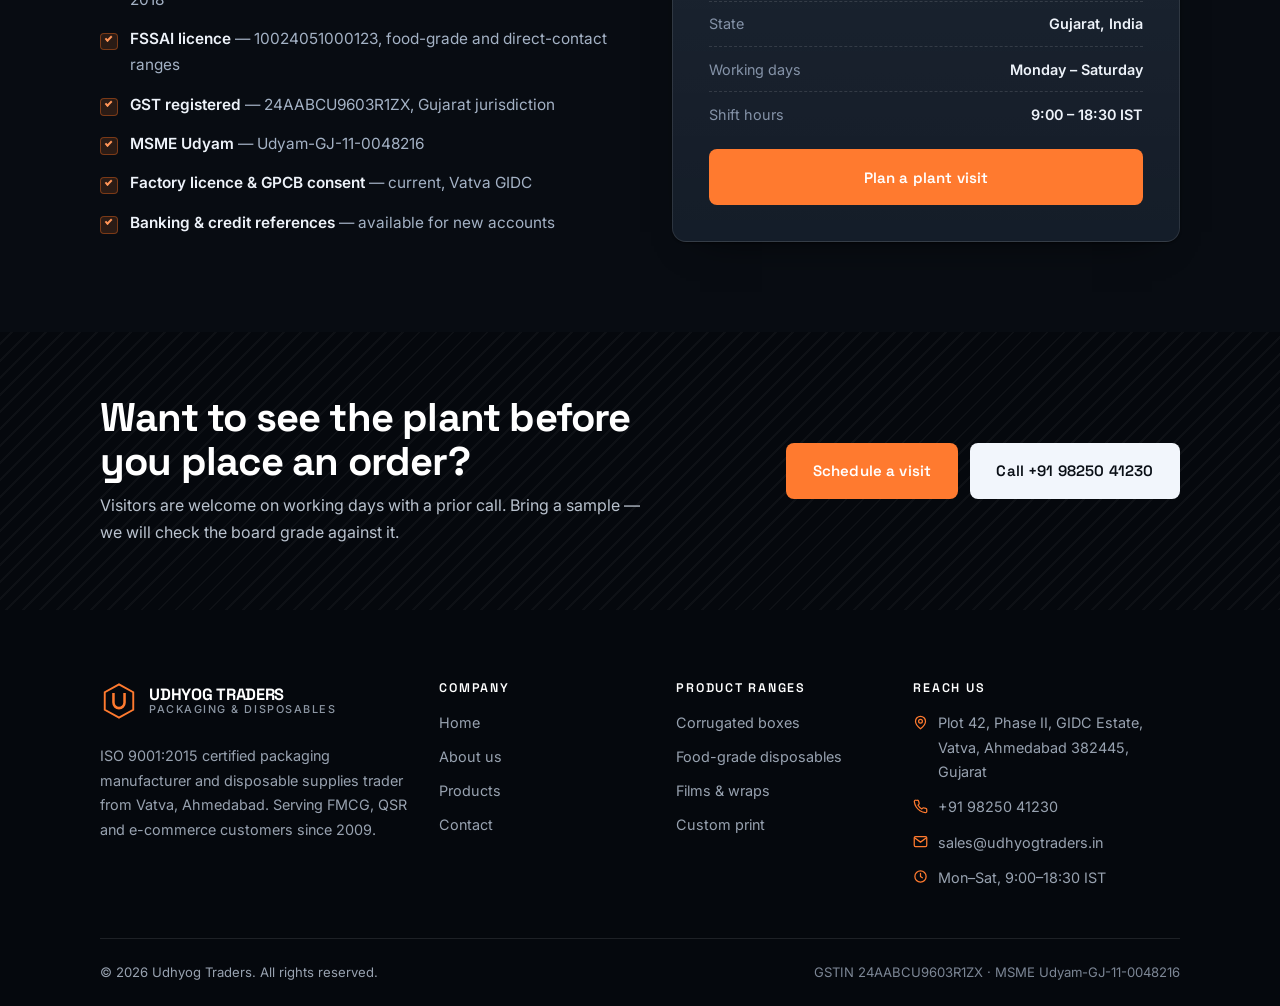
==== commit bdfb8a1d: "Retire the machining line for packaging and disposables, and go dark The site now describes the corr" ====
--- a/about.html
+++ b/about.html
@@ -4,7 +4,7 @@
 <meta charset="utf-8">
 <meta name="viewport" content="width=device-width, initial-scale=1">
 <title>About Us — Udhyog Traders</title>
-<meta name="description" content="Udhyog Traders has grown from a fastener trading house in Ahmedabad into an ISO 9001:2015 certified machining and fabrication business serving 120+ OEMs.">
+<meta name="description" content="Udhyog Traders has grown from a paper and stationery trading house in Ahmedabad into an ISO 9001:2015 certified packaging plant serving 320+ FMCG, QSR and e-commerce customers.">
 <link rel="icon" href="favicon.svg" type="image/svg+xml">
 <link rel="preconnect" href="https://fonts.googleapis.com">
 <link rel="preconnect" href="https://fonts.gstatic.com" crossorigin>
@@ -16,7 +16,7 @@
 
 <div class="topbar">
   <div class="container">
-    <p class="topbar-note">ISO 9001:2015 certified · Ahmedabad, Gujarat · Serving OEMs since 2009</p>
+    <p class="topbar-note">ISO 9001:2015 · FSSAI compliant · Ahmedabad, Gujarat · Serving packers since 2009</p>
     <div class="topbar-contact">
       <a href="tel:+919825041230">
         <svg width="14" height="14" viewBox="0 0 24 24" fill="none" stroke="currentColor" stroke-width="2" stroke-linecap="round" aria-hidden="true"><path d="M22 16.9v3a2 2 0 0 1-2.2 2 19.8 19.8 0 0 1-8.6-3.1 19.5 19.5 0 0 1-6-6A19.8 19.8 0 0 1 2.1 4.2 2 2 0 0 1 4.1 2h3a2 2 0 0 1 2 1.7c.1 1 .4 1.9.7 2.8a2 2 0 0 1-.5 2.1L8.1 9.9a16 16 0 0 0 6 6l1.3-1.3a2 2 0 0 1 2.1-.4c.9.3 1.8.6 2.8.7a2 2 0 0 1 1.7 2z"/></svg>
@@ -39,7 +39,7 @@
       </svg>
       <span>
         <span class="brand-name">UDHYOG TRADERS</span>
-        <span class="brand-tag">Manufacturing &amp; Supply</span>
+        <span class="brand-tag">Packaging &amp; Disposables</span>
       </span>
     </a>
 
@@ -50,7 +50,7 @@
     <nav class="nav" id="primary-nav" aria-label="Primary">
       <ul class="nav-links">
         <li><a href="index.html">Home</a></li>
-        <li><a href="products.html">Capabilities</a></li>
+        <li><a href="products.html">Products</a></li>
         <li><a href="about.html" aria-current="page">About</a></li>
         <li><a href="contact.html">Contact</a></li>
       </ul>
@@ -70,7 +70,7 @@
         <span aria-hidden="true">/</span>
         <span aria-current="page">About</span>
       </nav>
-      <h1>A workshop built around what customers kept asking for.</h1>
+      <h1>A paper counter that grew into a packaging plant.</h1>
       <p>Seventeen years, three expansions and one unchanged habit: we quote what we can actually deliver, then deliver it.</p>
     </div>
   </section>
@@ -80,10 +80,10 @@
     <div class="container split split--top">
       <div class="reveal">
         <p class="eyebrow">Our story</p>
-        <h2>From a hardware counter to a machine shop.</h2>
-        <p>Udhyog Traders started in 2009 in a rented shop in Vatva with two people, a stock of fasteners and a list of local engineering units. The business was straightforward: supply good hardware, on time, with the right paperwork.</p>
-        <p>Within a few years customers were sending drawings along with their fastener orders. They wanted brackets machined, guards formed, sprockets matched to worn samples — and they did not want to add another vendor to manage. We bought our first CNC lathe in 2014 to answer that.</p>
-        <p>Today the plant runs six lathes, three machining centres and a fabrication bay, alongside a trading desk that still stocks the fasteners we began with. The mix is deliberate. Manufacturing gives us control over quality; trading lets us be the single window our customers asked for.</p>
+        <h2>From a stationery counter to a corrugation line.</h2>
+        <p>Udhyog Traders started in 2009 in a rented shop in Vatva with two people, a stock of kraft paper and a list of local shops and converters. The business was straightforward: supply good paper, on time, at a price that left everyone room to trade.</p>
+        <p>Within a few years customers were asking for the finished article — cartons in their own size, bags with their logo, containers for a takeaway counter. They did not want to add three vendors to manage. We installed our first corrugator in 2014 to answer that.</p>
+        <p>Today the plant runs two corrugators, printing and box making, three bag machines and a separate food-grade area for bagasse and areca tableware. The mix is deliberate. Manufacturing gives us control over strength, print and food contact; trading lets us be the single window our customers asked for.</p>
         <p style="margin-bottom:0">We remain a family-run business. Decisions on price, priority and delivery are made by people you can call directly.</p>
       </div>
 
@@ -96,27 +96,27 @@
           <li>
             <span class="year">2009</span>
             <h3>Trading house founded</h3>
-            <p>Fasteners, pipes and structural steel supplied to engineering units in and around Ahmedabad.</p>
+            <p>Kraft paper, boards, envelopes and carry bags supplied to shops and converters around Ahmedabad.</p>
           </li>
           <li>
             <span class="year">2014</span>
-            <h3>Machining added</h3>
-            <p>First CNC lathe and a small inspection bench; the trading counter moves into a 4,000 sq ft unit.</p>
+            <h3>Corrugation added</h3>
+            <p>First corrugator and a two-colour printer; the counter moves into a 4,000 sq ft unit.</p>
           </li>
           <li>
             <span class="year">2018</span>
             <h3>ISO 9001:2015 certified</h3>
-            <p>Documented quality system, first-article inspection and CAPA records introduced across the shop.</p>
+            <p>Documented quality system, board testing and batch records introduced across the plant.</p>
           </li>
           <li>
             <span class="year">2021</span>
             <h3>Vatva plant commissioned</h3>
-            <p>14,000 sq ft plant with VMCs, press brakes and a fibre laser; workforce grows past 40.</p>
+            <p>14,000 sq ft plant with a second corrugator, bag machines and a food-grade moulding area; team grows past 40.</p>
           </li>
           <li>
             <span class="year">2024</span>
-            <h3>Kitting &amp; kanban supply</h3>
-            <p>Line-side assembly and bin-level kitting service started for two automotive customers.</p>
+            <h3>Compostable range</h3>
+            <p>Bagasse and areca tableware added for QSR and catering customers replacing single-use plastic.</p>
           </li>
         </ul>
       </div>
@@ -124,13 +124,13 @@
   </section>
 
   <!-- Numbers -->
-  <section class="section--tight section--sand" style="border-block:1px solid var(--line)">
+  <section class="section--tight section--sand">
     <div class="container">
       <dl class="stats reveal">
         <div class="stat"><dt><strong>46</strong><span>People on the team</span></dt></div>
         <div class="stat"><dt><strong>14k<span class="unit"> sq ft</span></strong><span>Plant &amp; warehouse</span></dt></div>
-        <div class="stat"><dt><strong>9</strong><span>CNC machines</span></dt></div>
-        <div class="stat"><dt><strong>120<span class="unit">+</span></strong><span>OEM customers</span></dt></div>
+        <div class="stat"><dt><strong>12</strong><span>Converting lines</span></dt></div>
+        <div class="stat"><dt><strong>320<span class="unit">+</span></strong><span>Active customers</span></dt></div>
       </dl>
     </div>
   </section>
@@ -149,7 +149,7 @@
             <svg width="22" height="22" viewBox="0 0 24 24" fill="none" stroke="currentColor" stroke-width="1.8" stroke-linejoin="round"><path d="M12 2.5 20 6v6c0 5-3.4 8.4-8 9.5C7.4 20.4 4 17 4 12V6z"/><path d="m8.5 11.8 2.4 2.4 4.6-4.8"/></svg>
           </span>
           <h3>Say what is true</h3>
-          <p>If a tolerance is beyond our equipment, we say so at quotation stage. A politely declined enquiry costs you a day; a bad batch costs you a production week.</p>
+          <p>If a board grade will not hold your load, or a food-contact paper is not available, we say so at quotation stage. A declined enquiry costs you a day; a failed lot costs you a season.</p>
         </article>
 
         <article class="card reveal">
@@ -157,7 +157,7 @@
             <svg width="22" height="22" viewBox="0 0 24 24" fill="none" stroke="currentColor" stroke-width="1.8" stroke-linejoin="round"><circle cx="12" cy="12" r="9"/><path d="M12 7v5l3.5 2"/></svg>
           </span>
           <h3>Respect the date</h3>
-          <p>Delivery dates are set from real machine loading. When something slips, you hear it from us before the date passes, with a revised plan attached.</p>
+          <p>Delivery dates are set from real line loading. When something slips, you hear it from us before the date passes, with a revised plan attached.</p>
         </article>
 
         <article class="card reveal">
@@ -165,7 +165,7 @@
             <svg width="22" height="22" viewBox="0 0 24 24" fill="none" stroke="currentColor" stroke-width="1.8" stroke-linejoin="round"><path d="M4 20V9l8-5 8 5v11"/><path d="M9 20v-6h6v6M2 20h20"/></svg>
           </span>
           <h3>Keep the paperwork</h3>
-          <p>Drawings, revision levels, heat numbers and inspection records are filed per part. Ask for the certificate on a 2019 batch and we can still find it.</p>
+          <p>Dielines, revision levels, lot numbers and test results are filed per SKU. Ask for the declaration on a 2021 batch and we can still find it.</p>
         </article>
       </div>
     </div>
@@ -185,21 +185,21 @@
           <span class="avatar" style="width:52px;height:52px;font-size:.95rem;margin-bottom:1rem">RP</span>
           <h3>Rajesh Patel</h3>
           <p style="margin-bottom:.35rem;color:var(--accent-dark);font-size:.82rem;font-weight:600;letter-spacing:.06em;text-transform:uppercase">Founder &amp; Director</p>
-          <p style="margin:0">Started the trading counter in 2009. Handles customer relationships, pricing and vendor development.</p>
+          <p style="margin:0">Started the paper counter in 2009. Handles customer relationships, pricing and supplier development.</p>
         </article>
 
         <article class="card reveal">
           <span class="avatar" style="width:52px;height:52px;font-size:.95rem;margin-bottom:1rem">NS</span>
           <h3>Nilesh Shah</h3>
           <p style="margin-bottom:.35rem;color:var(--accent-dark);font-size:.82rem;font-weight:600;letter-spacing:.06em;text-transform:uppercase">Head of Operations</p>
-          <p style="margin:0">Runs the shop floor, machine loading and dispatch. Fifteen years in precision machining.</p>
+          <p style="margin:0">Runs corrugation, printing and dispatch. Fifteen years in paper converting.</p>
         </article>
 
         <article class="card reveal">
           <span class="avatar" style="width:52px;height:52px;font-size:.95rem;margin-bottom:1rem">PD</span>
           <h3>Priya Desai</h3>
           <p style="margin-bottom:.35rem;color:var(--accent-dark);font-size:.82rem;font-weight:600;letter-spacing:.06em;text-transform:uppercase">Quality &amp; Compliance</p>
-          <p style="margin:0">Owns inspection, calibration and the ISO 9001 system. Signs off every first article.</p>
+          <p style="margin:0">Owns board testing, food-contact declarations and the ISO 9001 system. Signs off every new SKU.</p>
         </article>
       </div>
     </div>
@@ -214,6 +214,7 @@
         <p>Documentation is ready for vendor onboarding and periodic audits. Copies are furnished with the first quotation on request.</p>
         <ul class="feature-list">
           <li><strong>ISO 9001:2015</strong> — quality management system, certified since 2018</li>
+          <li><strong>FSSAI licence</strong> — 10024051000123, food-grade and direct-contact ranges</li>
           <li><strong>GST registered</strong> — 24AABCU9603R1ZX, Gujarat jurisdiction</li>
           <li><strong>MSME Udyam</strong> — Udyam-GJ-11-0048216</li>
           <li><strong>Factory licence &amp; GPCB consent</strong> — current, Vatva GIDC</li>
@@ -242,8 +243,8 @@
   <section class="cta-band">
     <div class="container">
       <div>
-        <h2>Want to see the shop before you place an order?</h2>
-        <p>Visitors are welcome on working days with a prior call. Bring a drawing — we will run through it at the machine.</p>
+        <h2>Want to see the plant before you place an order?</h2>
+        <p>Visitors are welcome on working days with a prior call. Bring a sample — we will check the board grade against it.</p>
       </div>
       <div class="btn-row">
         <a class="btn" href="contact.html">Schedule a visit</a>
@@ -265,10 +266,10 @@
           </svg>
           <span>
             <span class="brand-name">UDHYOG TRADERS</span>
-            <span class="brand-tag">Manufacturing &amp; Supply</span>
+            <span class="brand-tag">Packaging &amp; Disposables</span>
           </span>
         </a>
-        <p>ISO 9001:2015 certified machining, fabrication and industrial supply from Vatva, Ahmedabad. Serving OEMs and maintenance teams since 2009.</p>
+        <p>ISO 9001:2015 certified packaging manufacturer and disposable supplies trader from Vatva, Ahmedabad. Serving FMCG, QSR and e-commerce customers since 2009.</p>
       </div>
 
       <div>
@@ -276,18 +277,18 @@
         <ul class="footer-links">
           <li><a href="index.html">Home</a></li>
           <li><a href="about.html">About us</a></li>
-          <li><a href="products.html">Capabilities</a></li>
+          <li><a href="products.html">Products</a></li>
           <li><a href="contact.html">Contact</a></li>
         </ul>
       </div>
 
       <div>
-        <h4>Capabilities</h4>
+        <h4>Product ranges</h4>
         <ul class="footer-links">
-          <li><a href="products.html#machining">CNC machining</a></li>
-          <li><a href="products.html#fabrication">Sheet metal</a></li>
-          <li><a href="products.html#fasteners">Fasteners</a></li>
-          <li><a href="products.html#castings">Castings &amp; forgings</a></li>
+          <li><a href="products.html#corrugated">Corrugated boxes</a></li>
+          <li><a href="products.html#food-grade">Food-grade disposables</a></li>
+          <li><a href="products.html#films">Films &amp; wraps</a></li>
+          <li><a href="products.html#custom">Custom print</a></li>
         </ul>
       </div>
 
--- a/css/styles.css
+++ b/css/styles.css
@@ -3,21 +3,24 @@
    ========================================================================== */
 
 :root {
-  --ink: #0d1117;
-  --ink-soft: #1a2028;
-  --body: #4b5563;
-  --steel: #6b7482;
-  --line: #e4e7ec;
-  --paper: #ffffff;
-  --sand: #f6f4f0;
-  --accent: #f26a1b;
-  --accent-dark: #d4550c;
-  --accent-soft: rgba(242, 106, 27, 0.1);
+  --ink: #eef3fa;
+  --ink-soft: #cbd7e7;
+  --body: #a4b2c5;
+  --steel: #8593a8;
+  --line: rgba(255, 255, 255, 0.1);
+  --line-strong: rgba(255, 255, 255, 0.2);
+  --paper: #080c12;
+  --surface: #111a26;
+  --sand: #0c141d;
+  --deep: #05080d;
+  --accent: #ff7a2f;
+  --accent-dark: #ff9558;
+  --accent-soft: rgba(255, 122, 47, 0.14);
 
   --radius: 14px;
   --radius-sm: 10px;
-  --shadow-sm: 0 1px 2px rgba(13, 17, 23, 0.05), 0 10px 26px -20px rgba(13, 17, 23, 0.4);
-  --shadow-lg: 0 28px 70px -34px rgba(13, 17, 23, 0.5);
+  --shadow-sm: 0 1px 2px rgba(0, 0, 0, 0.55), 0 18px 40px -28px rgba(0, 0, 0, 0.9);
+  --shadow-lg: 0 34px 90px -40px rgba(0, 0, 0, 0.95);
 
   --font-display: "Space Grotesk", "Segoe UI", system-ui, sans-serif;
   --font-body: "Inter", "Segoe UI", system-ui, -apple-system, sans-serif;
@@ -41,7 +44,13 @@
 
 body {
   margin: 0;
-  background: var(--paper);
+  background-color: var(--paper);
+  background-image:
+    radial-gradient(1150px 620px at 8% -10%, rgba(255, 122, 47, 0.18), transparent 62%),
+    radial-gradient(900px 620px at 96% 2%, rgba(56, 132, 255, 0.16), transparent 62%),
+    radial-gradient(1200px 800px at 50% 112%, rgba(122, 84, 255, 0.12), transparent 66%),
+    linear-gradient(180deg, #0b111a 0%, #080c12 46%, #05080d 100%);
+  background-attachment: fixed;
   color: var(--body);
   font-family: var(--font-body);
   font-size: 1rem;
@@ -102,7 +111,7 @@
 }
 
 :focus-visible {
-  outline: 4px solid rgba(242, 106, 27, 0.35);
+  outline: 4px solid rgba(255, 122, 47, 0.55);
   outline-offset: 2px;
   border-radius: 4px;
 }
@@ -113,7 +122,7 @@
   top: -100px;
   z-index: 100;
   padding: 0.75rem 1.25rem;
-  background: var(--ink);
+  background: var(--deep);
   color: #fff;
   border-radius: 0 0 8px 8px;
   font-size: 0.9rem;
@@ -140,7 +149,8 @@
 }
 
 .section--sand {
-  background: var(--sand);
+  background: rgba(255, 255, 255, 0.022);
+  border-block: 1px solid var(--line);
 }
 
 .section--tight {
@@ -230,28 +240,28 @@
 
 .btn--ghost {
   background: transparent;
-  border-color: #cfd4dc;
+  border-color: var(--line-strong);
   color: var(--ink);
 }
 
 .btn--ghost:hover {
-  background: var(--ink);
-  border-color: var(--ink);
-  color: #fff;
-  box-shadow: none;
-}
-
-.btn--light {
-  background: #fff;
-  color: var(--ink);
-}
-
-.btn--light:hover {
-  background: #f0ece6;
+  background: rgba(255, 255, 255, 0.08);
+  border-color: var(--line-strong);
   color: var(--ink);
   box-shadow: none;
 }
 
+.btn--light {
+  background: #f2f6fc;
+  color: #0a0f16;
+}
+
+.btn--light:hover {
+  background: #ffffff;
+  color: #0a0f16;
+  box-shadow: none;
+}
+
 .btn--block {
   width: 100%;
 }
@@ -267,7 +277,7 @@
    -------------------------------------------------------------------------- */
 
 .topbar {
-  background: var(--ink);
+  background: var(--deep);
   color: #b9c2ce;
   font-size: 0.825rem;
 }
@@ -311,7 +321,7 @@
   position: sticky;
   top: 0;
   z-index: 50;
-  background: rgba(255, 255, 255, 0.94);
+  background: rgba(8, 12, 18, 0.82);
   border-bottom: 1px solid var(--line);
   backdrop-filter: blur(10px);
 }
@@ -372,7 +382,7 @@
 .nav-links a {
   position: relative;
   padding-block: 0.4rem;
-  color: #3d4653;
+  color: var(--body);
   font-size: 0.93rem;
   font-weight: 500;
   transition: color 0.2s ease;
@@ -412,7 +422,7 @@
   padding: 0;
   border: 1px solid var(--line);
   border-radius: 8px;
-  background: #fff;
+  background: var(--surface);
   color: var(--ink);
   cursor: pointer;
 }
@@ -445,9 +455,10 @@
 .hero {
   position: relative;
   overflow: hidden;
-  background: var(--sand);
-  background-image: linear-gradient(rgba(13, 17, 23, 0.045) 1px, transparent 1px),
-    linear-gradient(90deg, rgba(13, 17, 23, 0.045) 1px, transparent 1px);
+  background: transparent;
+  background-image: radial-gradient(760px 420px at 84% -10%, rgba(255, 122, 47, 0.14), transparent 68%),
+    linear-gradient(rgba(255, 255, 255, 0.045) 1px, transparent 1px),
+    linear-gradient(90deg, rgba(255, 255, 255, 0.045) 1px, transparent 1px);
   background-size: 44px 44px;
   border-bottom: 1px solid var(--line);
 }
@@ -489,7 +500,7 @@
   gap: 0.5rem 1.6rem;
   margin-top: 2rem;
   padding-top: 1.5rem;
-  border-top: 1px solid #dcd8d0;
+  border-top: 1px solid var(--line);
   color: var(--steel);
   font-size: 0.86rem;
 }
@@ -508,7 +519,7 @@
 .hero-art {
   position: relative;
   padding: 1.4rem;
-  background: #fff;
+  background: var(--surface);
   border: 1px solid var(--line);
   border-radius: var(--radius);
   box-shadow: var(--shadow-lg);
@@ -520,7 +531,7 @@
   inset: 0 0 auto 0;
   height: 4px;
   border-radius: var(--radius) var(--radius) 0 0;
-  background: linear-gradient(90deg, var(--accent) 0 42%, var(--ink) 42% 100%);
+  background: linear-gradient(90deg, var(--accent) 0 42%, var(--deep) 42% 100%);
 }
 
 .hero-art svg {
@@ -535,7 +546,7 @@
   gap: 1rem;
   margin-top: 0.9rem;
   padding-top: 0.9rem;
-  border-top: 1px dashed #d8dce2;
+  border-top: 1px dashed var(--line);
   color: var(--steel);
   font-family: var(--font-display);
   font-size: 0.7rem;
@@ -565,7 +576,7 @@
 
 .stat {
   padding: 1.6rem 1.5rem;
-  background: #fff;
+  background: var(--surface);
 }
 
 .stat strong {
@@ -655,15 +666,15 @@
 
 .panel {
   padding: clamp(1.5rem, 3vw, 2.25rem);
-  background: #fff;
+  background: var(--surface);
   border: 1px solid var(--line);
   border-radius: var(--radius);
   box-shadow: var(--shadow-sm);
 }
 
 .panel--ink {
-  background: var(--ink);
-  border-color: var(--ink);
+  background: linear-gradient(165deg, #101a26, #070c13);
+  border-color: var(--line);
   color: #b9c2ce;
 }
 
@@ -778,7 +789,7 @@
   justify-content: space-between;
   gap: 1rem;
   padding-bottom: 0.6rem;
-  border-bottom: 1px dashed rgba(13, 17, 23, 0.1);
+  border-bottom: 1px dashed rgba(255, 255, 255, 0.12);
   font-size: 0.9rem;
 }
 
@@ -820,7 +831,7 @@
   display: flex;
   flex-direction: column;
   padding: 1.85rem 1.6rem;
-  background: #fff;
+  background: var(--surface);
   border: 1px solid var(--line);
   border-radius: var(--radius);
   transition: transform 0.22s ease, box-shadow 0.22s ease, border-color 0.22s ease;
@@ -840,7 +851,7 @@
 
 .card:hover {
   transform: translateY(-3px);
-  border-color: #cdd3db;
+  border-color: var(--line-strong);
   box-shadow: var(--shadow-lg);
 }
 
@@ -950,7 +961,7 @@
   flex-direction: column;
   gap: 1.2rem;
   padding: 1.9rem 1.7rem;
-  background: #fff;
+  background: var(--surface);
   border: 1px solid var(--line);
   border-radius: var(--radius);
 }
@@ -988,7 +999,7 @@
   height: 40px;
   flex: none;
   border-radius: 50%;
-  background: var(--ink);
+  background: linear-gradient(140deg, #ff9558, #c2410c);
   color: #fff;
   font-family: var(--font-display);
   font-size: 0.82rem;
@@ -1020,7 +1031,7 @@
 .cta-band {
   position: relative;
   overflow: hidden;
-  background: var(--ink);
+  background: var(--deep);
   background-image: repeating-linear-gradient(
     -45deg,
     rgba(255, 255, 255, 0.035) 0 2px,
@@ -1058,7 +1069,7 @@
   position: relative;
   overflow: hidden;
   padding-block: clamp(2.75rem, 6vw, 4.5rem);
-  background: var(--ink);
+  background: var(--deep);
   background-image: linear-gradient(rgba(255, 255, 255, 0.045) 1px, transparent 1px),
     linear-gradient(90deg, rgba(255, 255, 255, 0.045) 1px, transparent 1px);
   background-size: 46px 46px;
@@ -1115,7 +1126,7 @@
   overflow-x: auto;
   border: 1px solid var(--line);
   border-radius: var(--radius);
-  background: #fff;
+  background: var(--surface);
 }
 
 table {
@@ -1155,7 +1166,7 @@
 }
 
 tbody tr:hover {
-  background: #fbfaf8;
+  background: rgba(255, 255, 255, 0.045);
 }
 
 td strong {
@@ -1193,7 +1204,7 @@
   width: 11px;
   height: 11px;
   border-radius: 50%;
-  background: #fff;
+  background: var(--surface);
   border: 2px solid var(--accent);
 }
 
@@ -1233,7 +1244,7 @@
   grid-template-columns: 1fr 1fr;
   gap: 1.1rem;
   padding: clamp(1.5rem, 3vw, 2.25rem);
-  background: #fff;
+  background: var(--surface);
   border: 1px solid var(--line);
   border-radius: var(--radius);
   box-shadow: var(--shadow-sm);
@@ -1265,9 +1276,9 @@
 .field textarea {
   width: 100%;
   padding: 0.72rem 0.85rem;
-  border: 1px solid #d5dae1;
+  border: 1px solid var(--line-strong);
   border-radius: 7px;
-  background: #fff;
+  background: var(--surface);
   color: var(--ink);
   font-family: var(--font-body);
   font-size: 0.94rem;
@@ -1294,13 +1305,13 @@
 
 .field input[aria-invalid="true"],
 .field textarea[aria-invalid="true"] {
-  border-color: #d92d20;
-  box-shadow: 0 0 0 3px rgba(217, 45, 32, 0.12);
+  border-color: #ff6b5e;
+  box-shadow: 0 0 0 3px rgba(255, 107, 94, 0.22);
 }
 
 .field .error {
   min-height: 1rem;
-  color: #b42318;
+  color: #ff948b;
   font-size: 0.78rem;
 }
 
@@ -1316,10 +1327,10 @@
   gap: 0.7rem;
   align-items: flex-start;
   padding: 0.9rem 1rem;
-  border: 1px solid #b7e4c7;
+  border: 1px solid rgba(74, 222, 128, 0.42);
   border-radius: 8px;
-  background: #eefaf2;
-  color: #14603a;
+  background: rgba(34, 197, 94, 0.12);
+  color: #6ee7a4;
   font-size: 0.9rem;
 }
 
@@ -1383,11 +1394,11 @@
   min-height: 220px;
   margin-top: 1.25rem;
   padding: 1.5rem;
-  border: 1px dashed #c9cfd8;
+  border: 1px dashed var(--line-strong);
   border-radius: var(--radius);
-  background: #fff;
-  background-image: linear-gradient(rgba(13, 17, 23, 0.04) 1px, transparent 1px),
-    linear-gradient(90deg, rgba(13, 17, 23, 0.04) 1px, transparent 1px);
+  background: var(--surface);
+  background-image: linear-gradient(rgba(255, 255, 255, 0.045) 1px, transparent 1px),
+    linear-gradient(90deg, rgba(255, 255, 255, 0.045) 1px, transparent 1px);
   background-size: 26px 26px;
   text-align: center;
 }
@@ -1413,7 +1424,7 @@
 
 .site-footer {
   padding-top: clamp(3rem, 6vw, 4.5rem);
-  background: var(--ink);
+  background: var(--deep);
   color: #98a2b0;
   font-size: 0.9rem;
 }
@@ -1516,7 +1527,7 @@
   display: flex;
   flex-direction: column;
   padding: 1.6rem;
-  background: #fff;
+  background: var(--surface);
   border: 1px solid var(--line);
   border-radius: var(--radius);
   transition: transform 0.22s ease, box-shadow 0.22s ease, border-color 0.22s ease;
@@ -1524,7 +1535,7 @@
 
 .doc-card:hover {
   transform: translateY(-3px);
-  border-color: #cdd3db;
+  border-color: var(--line-strong);
   box-shadow: var(--shadow-lg);
 }
 
@@ -1656,9 +1667,9 @@
     align-items: stretch;
     gap: 0;
     padding: 0.5rem clamp(1.15rem, 4vw, 2.5rem) 1.5rem;
-    background: #fff;
+    background: var(--surface);
     border-bottom: 1px solid var(--line);
-    box-shadow: 0 20px 30px -24px rgba(13, 17, 23, 0.5);
+    box-shadow: 0 20px 30px -24px rgba(0, 0, 0, 0.9);
   }
 
   .nav.is-open {
@@ -1752,3 +1763,75 @@
     transform: none;
   }
 }
+
+
+/* --------------------------------------------------------------------------
+   Dark theme polish
+   -------------------------------------------------------------------------- */
+
+html {
+  color-scheme: dark;
+}
+
+.site-header {
+  -webkit-backdrop-filter: blur(14px);
+  backdrop-filter: blur(14px);
+}
+
+.section--sand {
+  background-image: linear-gradient(180deg, rgba(255, 255, 255, 0.02), transparent 60%);
+}
+
+.card,
+.panel,
+.stat,
+.quote-card,
+.doc-card,
+.table-wrap,
+.form,
+.hero-art {
+  background-image: linear-gradient(180deg, rgba(255, 255, 255, 0.055), rgba(255, 255, 255, 0.01));
+}
+
+.card:hover,
+.doc-card:hover {
+  border-color: var(--line-strong);
+  background-image: linear-gradient(180deg, rgba(255, 255, 255, 0.08), rgba(255, 255, 255, 0.02));
+}
+
+.hero-art {
+  border: 1px solid var(--line);
+  box-shadow: var(--shadow-lg);
+}
+
+.hero-art figcaption {
+  background: rgba(255, 255, 255, 0.02);
+}
+
+.panel--ink .spec-list div {
+  border-bottom-color: rgba(255, 255, 255, 0.12);
+}
+
+.eyebrow {
+  color: var(--accent-dark);
+}
+
+.table-wrap thead th {
+  background: rgba(255, 255, 255, 0.05);
+}
+
+.field input,
+.field select,
+.field textarea {
+  background-color: rgba(255, 255, 255, 0.04);
+}
+
+.field input:focus,
+.field select:focus,
+.field textarea:focus {
+  background-color: rgba(255, 255, 255, 0.06);
+}
+
+.doc-action {
+  border-top-color: var(--line);
+}
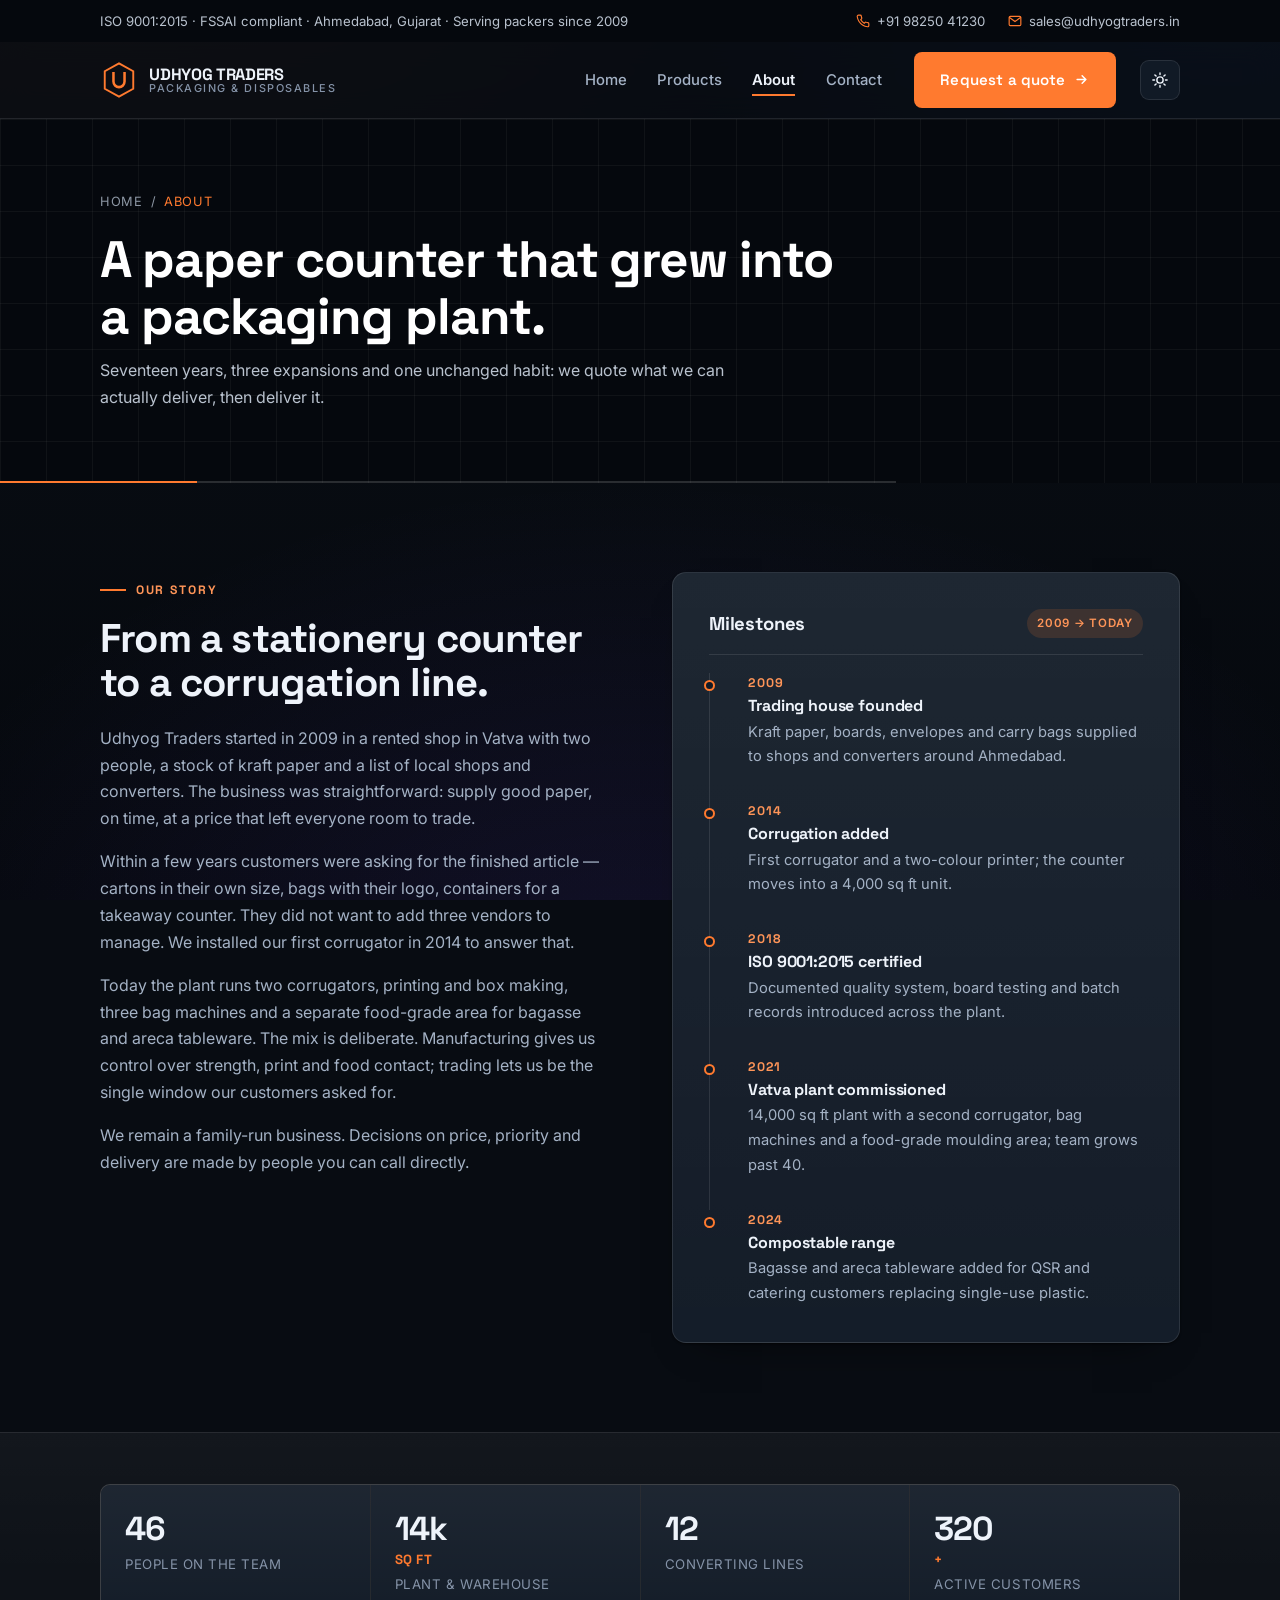
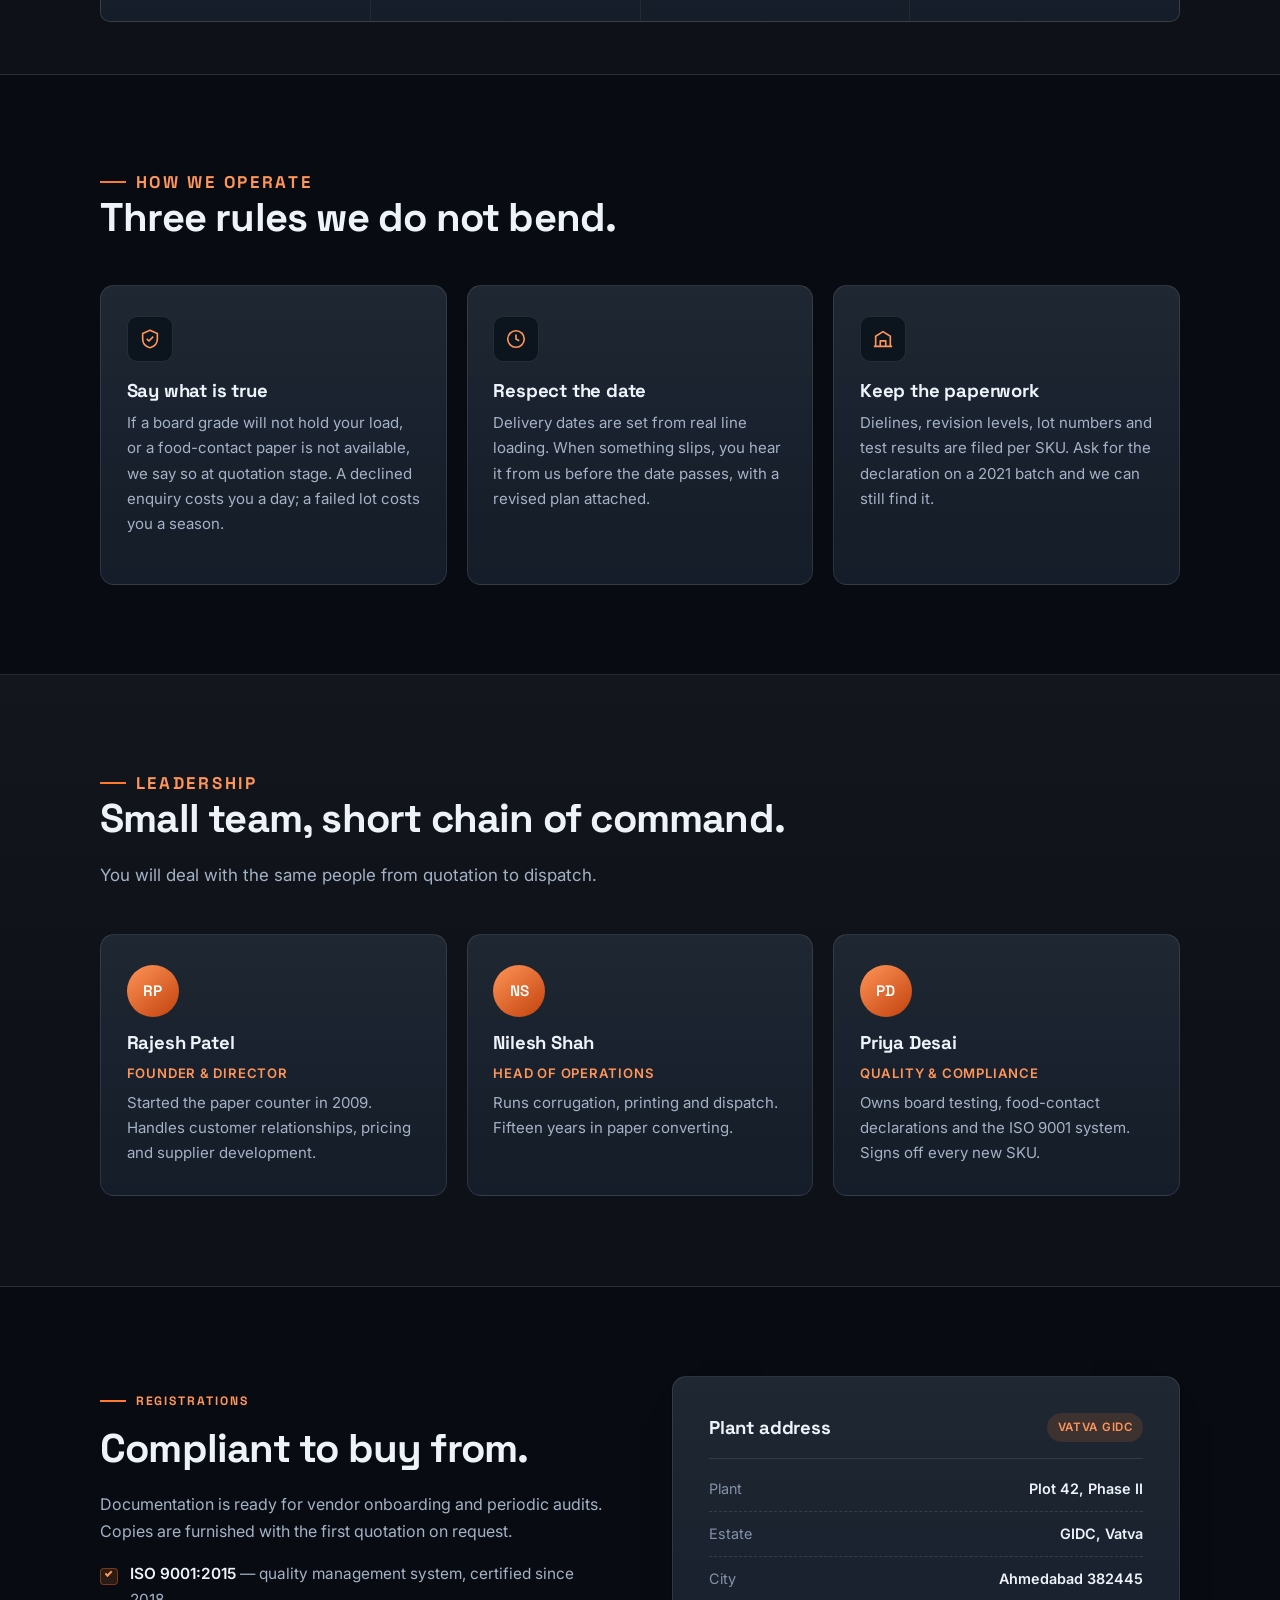
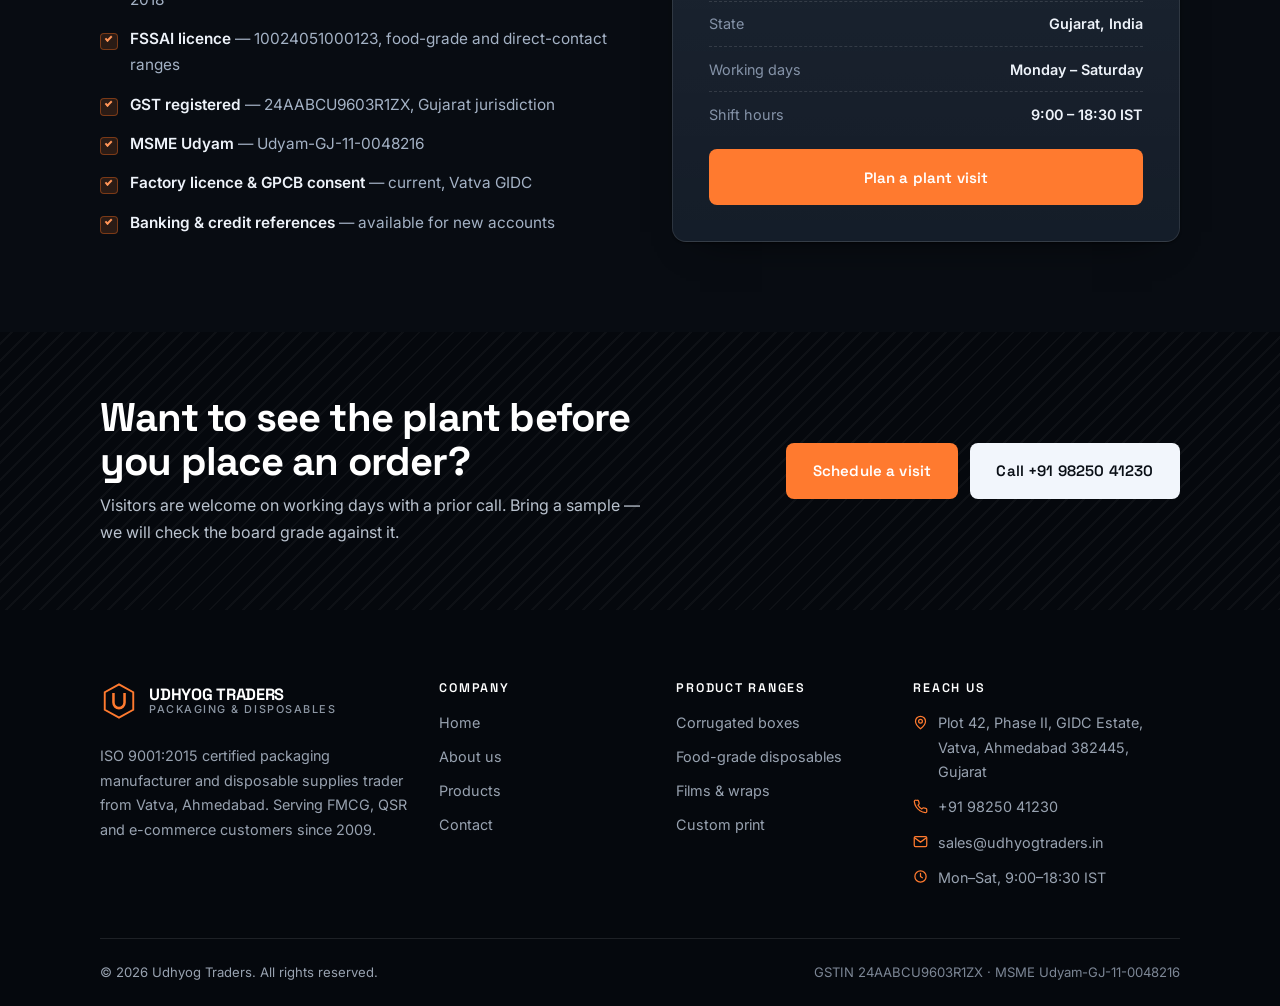
==== commit b08e787b: "Let visitors choose the light palette The dark gradient is right for the brand but hard to read in d" ====
--- a/about.html
+++ b/about.html
@@ -9,6 +9,17 @@
 <link rel="preconnect" href="https://fonts.googleapis.com">
 <link rel="preconnect" href="https://fonts.gstatic.com" crossorigin>
 <link href="https://fonts.googleapis.com/css2?family=Inter:wght@400;500;600;700&family=Space+Grotesk:wght@500;600;700&display=swap" rel="stylesheet">
+<script>
+  (function () {
+    try {
+      if (localStorage.getItem("udhyog-theme") === "light") {
+        document.documentElement.setAttribute("data-theme", "light");
+      }
+    } catch (error) {
+      /* private mode - fall back to the dark default */
+    }
+  })();
+</script>
 <link rel="stylesheet" href="css/styles.css">
 </head>
 <body>
@@ -58,6 +69,11 @@
         <svg width="15" height="15" viewBox="0 0 24 24" fill="none" stroke="currentColor" stroke-width="2.4" stroke-linecap="round" stroke-linejoin="round" aria-hidden="true"><path d="M5 12h14M13 6l6 6-6 6"/></svg>
       </a>
     </nav>
+
+    <button class="theme-toggle" type="button" data-theme-toggle aria-label="Switch to light theme" aria-pressed="false">
+      <svg class="icon-sun" viewBox="0 0 24 24" fill="none" stroke="currentColor" stroke-width="1.9" stroke-linecap="round" aria-hidden="true"><circle cx="12" cy="12" r="4.2"/><path d="M12 2.5v2.2M12 19.3v2.2M2.5 12h2.2M19.3 12h2.2M5.2 5.2l1.6 1.6M17.2 17.2l1.6 1.6M18.8 5.2l-1.6 1.6M6.8 17.2l-1.6 1.6"/></svg>
+      <svg class="icon-moon" viewBox="0 0 24 24" fill="none" stroke="currentColor" stroke-width="1.9" stroke-linecap="round" stroke-linejoin="round" aria-hidden="true"><path d="M20 14.5A8.5 8.5 0 0 1 9.5 4a8.5 8.5 0 1 0 10.5 10.5z"/></svg>
+    </button>
   </div>
 </header>
 
--- a/css/styles.css
+++ b/css/styles.css
@@ -1835,3 +1835,180 @@
 .doc-action {
   border-top-color: var(--line);
 }
+
+/* --------------------------------------------------------------------------
+   Theme toggle
+   -------------------------------------------------------------------------- */
+
+.site-header .container {
+  justify-content: flex-start;
+}
+
+.site-header .nav {
+  margin-left: auto;
+}
+
+.theme-toggle {
+  display: inline-grid;
+  place-items: center;
+  flex: none;
+  width: 40px;
+  height: 40px;
+  padding: 0;
+  border: 1px solid var(--line);
+  border-radius: 9px;
+  background: var(--surface);
+  color: var(--ink);
+  cursor: pointer;
+  transition: background 0.2s ease, border-color 0.2s ease, color 0.2s ease,
+    transform 0.2s ease;
+}
+
+.theme-toggle:hover {
+  border-color: var(--line-strong);
+  transform: translateY(-1px);
+}
+
+.theme-toggle svg {
+  width: 18px;
+  height: 18px;
+}
+
+.theme-toggle .icon-moon {
+  display: none;
+}
+
+html[data-theme="light"] .theme-toggle .icon-sun {
+  display: none;
+}
+
+html[data-theme="light"] .theme-toggle .icon-moon {
+  display: block;
+}
+
+/* The drawing panel stays dark in both themes, like a blueprint sheet */
+.hero-art {
+  background: linear-gradient(180deg, #0f1822, #0a1017);
+  border-color: rgba(255, 255, 255, 0.12);
+}
+
+.hero-art figcaption {
+  color: #8593a8;
+  border-top-color: rgba(255, 255, 255, 0.12);
+}
+
+.hero-art figcaption strong {
+  color: #eef3fa;
+}
+
+@media (max-width: 1000px) {
+  .nav-toggle {
+    margin-left: auto;
+  }
+}
+
+/* --------------------------------------------------------------------------
+   Light theme
+   -------------------------------------------------------------------------- */
+
+html[data-theme="light"] {
+  color-scheme: light;
+
+  --ink: #0d1117;
+  --ink-soft: #1a2028;
+  --body: #4b5563;
+  --steel: #6b7482;
+  --line: #e4e7ec;
+  --line-strong: #cfd4dc;
+  --paper: #ffffff;
+  --surface: #ffffff;
+  --sand: #f6f4f0;
+  --deep: #0d1117;
+  --accent: #f26a1b;
+  --accent-dark: #d4550c;
+  --accent-soft: rgba(242, 106, 27, 0.1);
+  --shadow-sm: 0 1px 2px rgba(13, 17, 23, 0.05), 0 10px 26px -20px rgba(13, 17, 23, 0.4);
+  --shadow-lg: 0 28px 70px -34px rgba(13, 17, 23, 0.5);
+}
+
+html[data-theme="light"] body {
+  background-color: #f7f5f1;
+  background-image:
+    radial-gradient(1150px 620px at 8% -10%, rgba(255, 122, 47, 0.13), transparent 62%),
+    radial-gradient(900px 620px at 96% 2%, rgba(56, 132, 255, 0.09), transparent 62%),
+    linear-gradient(180deg, #fdfcfa 0%, #f7f5f1 48%, #f1eee8 100%);
+}
+
+html[data-theme="light"] .site-header {
+  background: rgba(255, 255, 255, 0.86);
+}
+
+html[data-theme="light"] .section--sand {
+  background: #f4f1eb;
+  background-image: none;
+}
+
+html[data-theme="light"] .hero {
+  background-image: radial-gradient(760px 420px at 84% -10%, rgba(255, 122, 47, 0.1), transparent 68%),
+    linear-gradient(rgba(13, 17, 23, 0.045) 1px, transparent 1px),
+    linear-gradient(90deg, rgba(13, 17, 23, 0.045) 1px, transparent 1px);
+}
+
+html[data-theme="light"] .card,
+html[data-theme="light"] .panel,
+html[data-theme="light"] .stat,
+html[data-theme="light"] .quote-card,
+html[data-theme="light"] .doc-card,
+html[data-theme="light"] .table-wrap,
+html[data-theme="light"] .form,
+html[data-theme="light"] .card:hover,
+html[data-theme="light"] .doc-card:hover {
+  background-image: none;
+}
+
+html[data-theme="light"] .btn--ghost:hover {
+  background: rgba(13, 17, 23, 0.06);
+  color: var(--ink);
+}
+
+html[data-theme="light"] .table-wrap thead th {
+  background: #f6f4f0;
+}
+
+html[data-theme="light"] .spec-list div {
+  border-bottom-color: rgba(13, 17, 23, 0.1);
+}
+
+html[data-theme="light"] .field input,
+html[data-theme="light"] .field select,
+html[data-theme="light"] .field textarea {
+  background-color: #fff;
+}
+
+html[data-theme="light"] .field input:focus,
+html[data-theme="light"] .field select:focus,
+html[data-theme="light"] .field textarea:focus {
+  background-color: #fff;
+}
+
+html[data-theme="light"] .field .error {
+  color: #b42318;
+}
+
+html[data-theme="light"] .field textarea[aria-invalid="true"],
+html[data-theme="light"] .field input[aria-invalid="true"],
+html[data-theme="light"] .field select[aria-invalid="true"] {
+  border-color: #d92d20;
+  box-shadow: 0 0 0 3px rgba(217, 45, 32, 0.12);
+}
+
+html[data-theme="light"] .form-status {
+  border-color: #b7e4c7;
+  background: #eefaf2;
+  color: #14603a;
+}
+
+html[data-theme="light"] .map-block {
+  background-image: linear-gradient(rgba(13, 17, 23, 0.04) 1px, transparent 1px),
+    linear-gradient(90deg, rgba(13, 17, 23, 0.04) 1px, transparent 1px);
+}
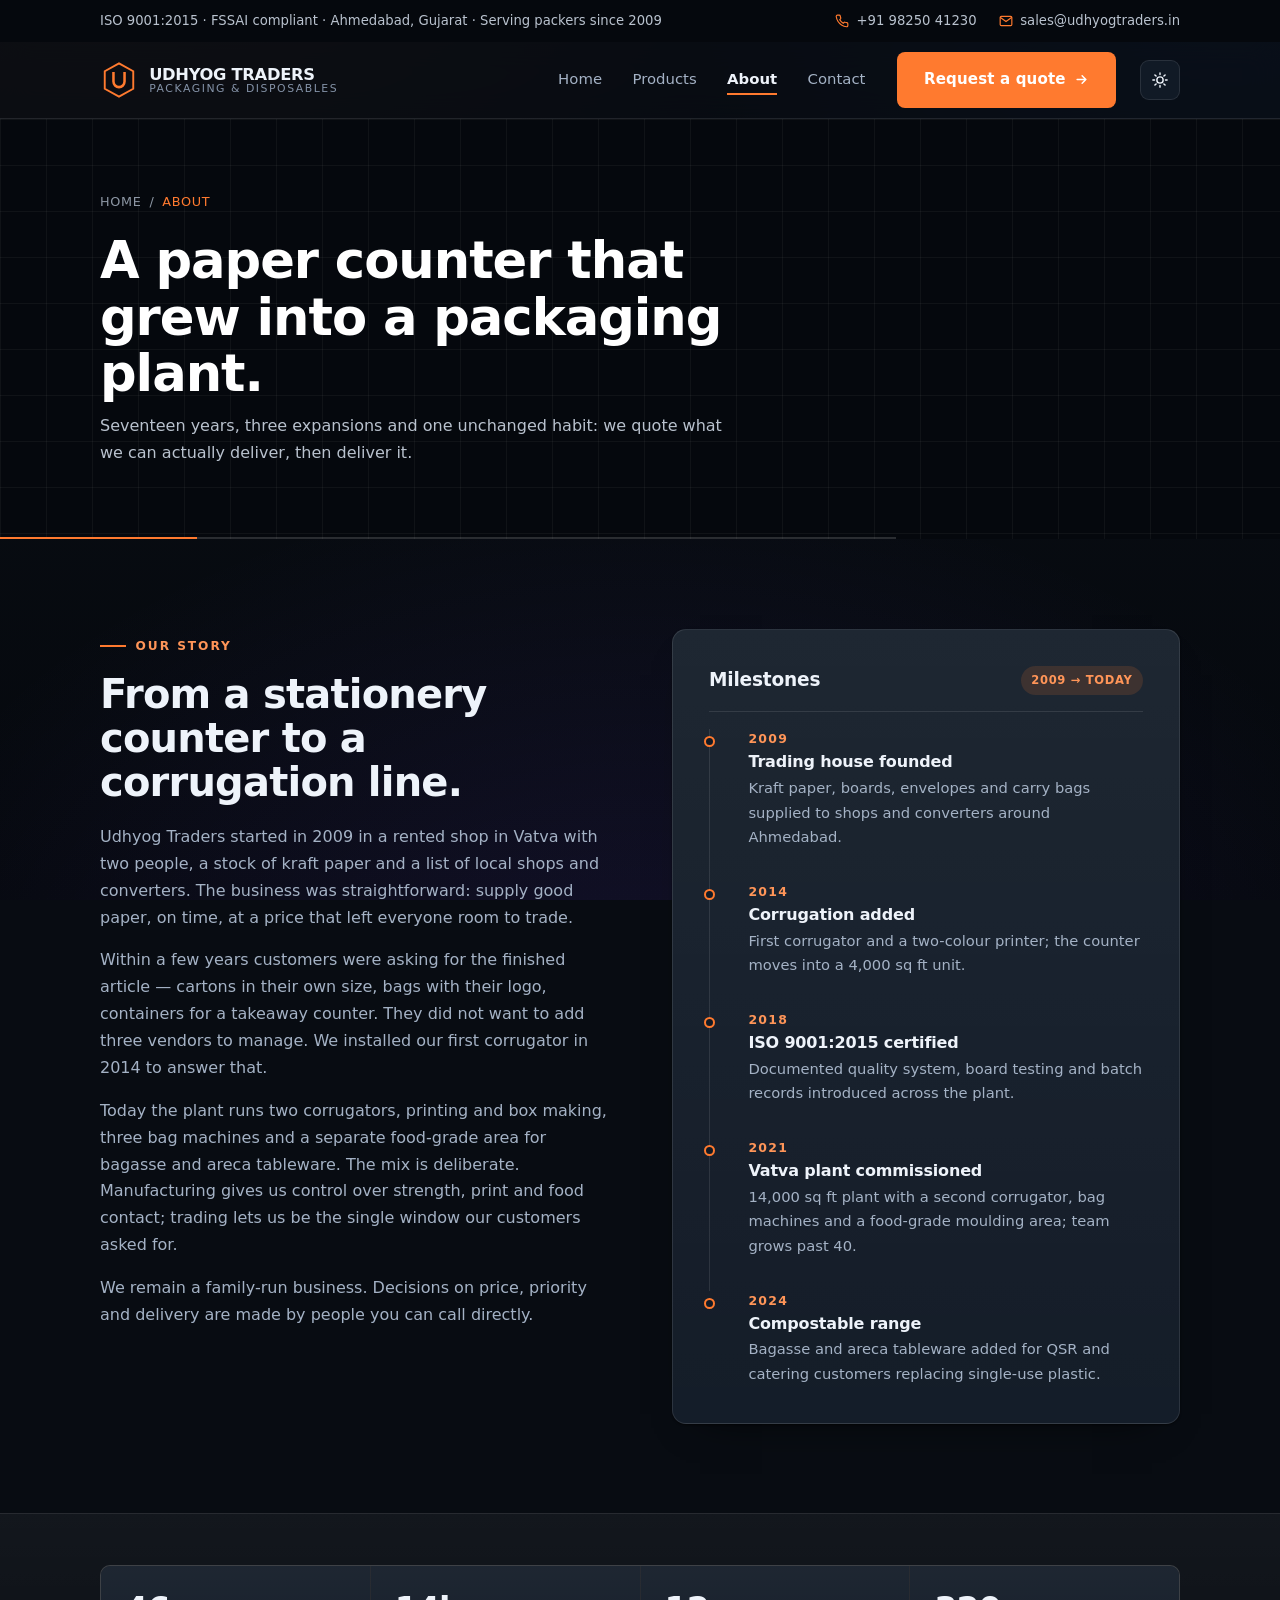
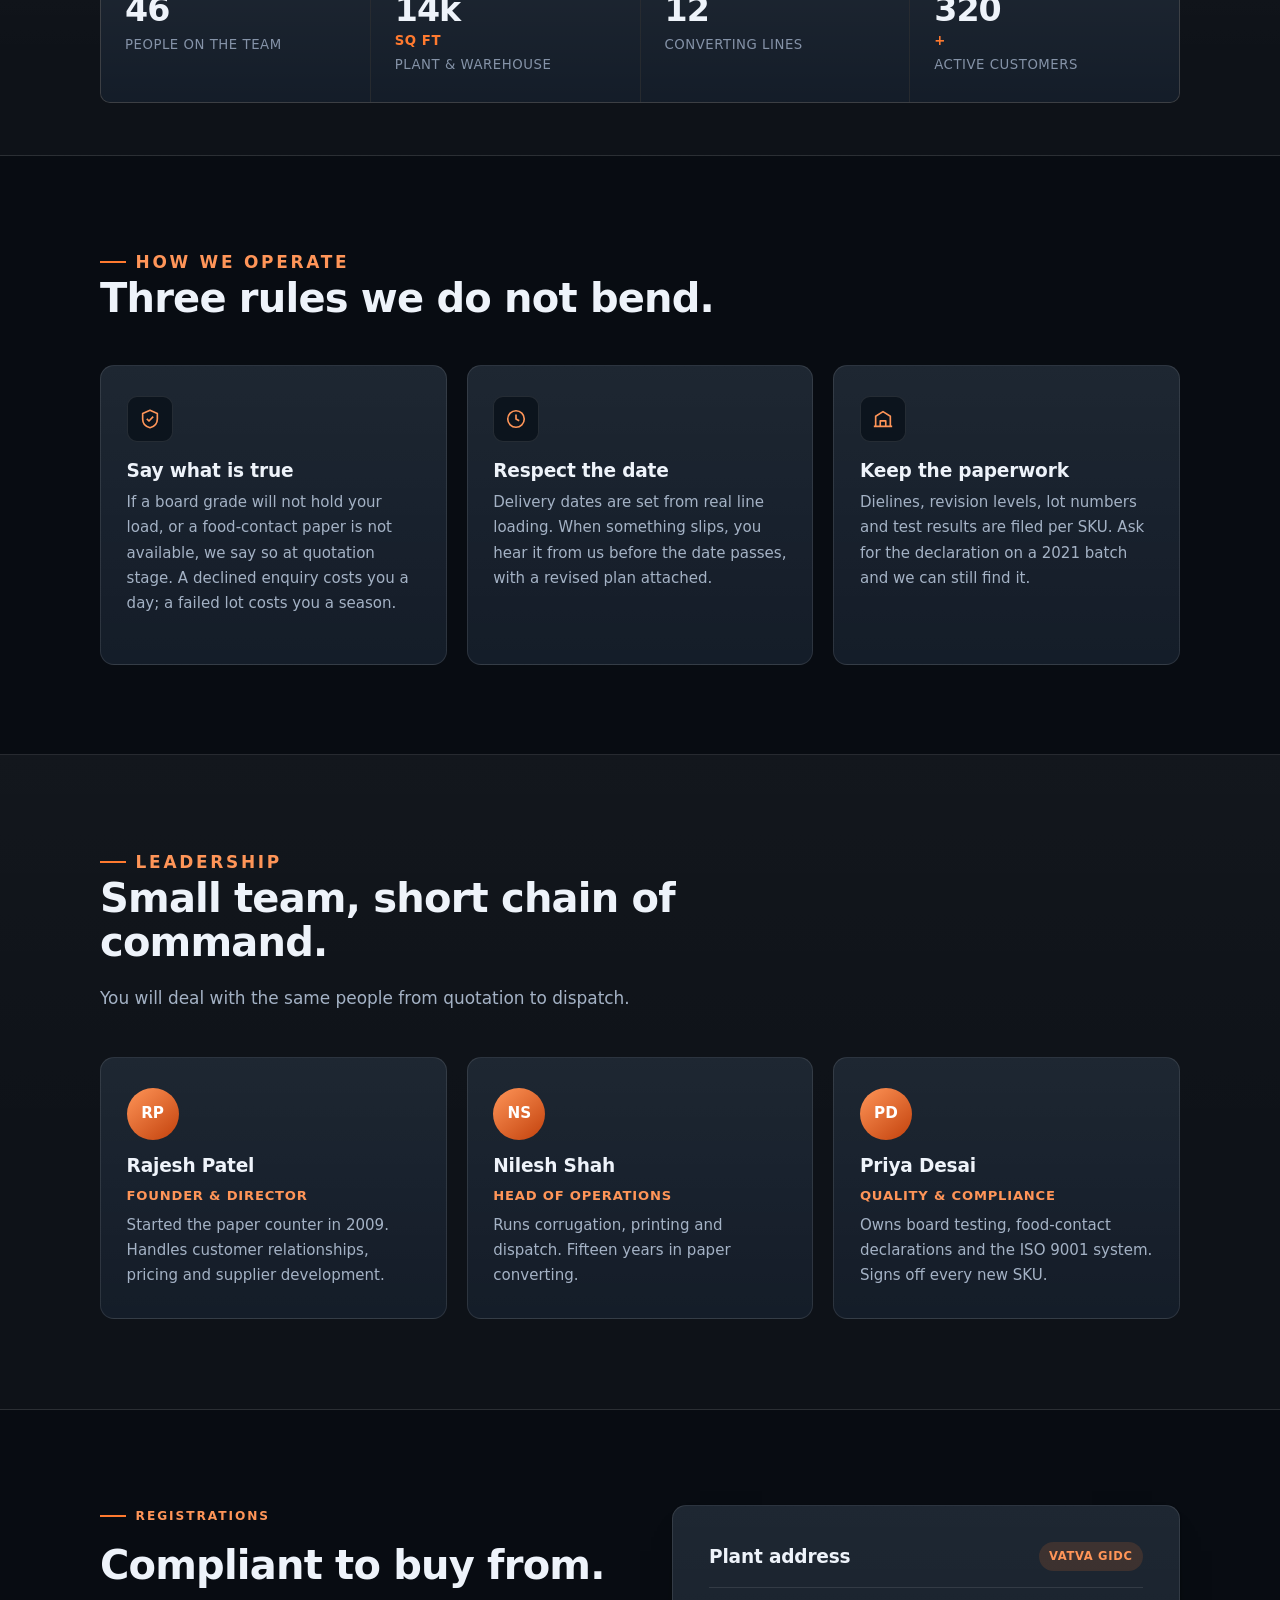
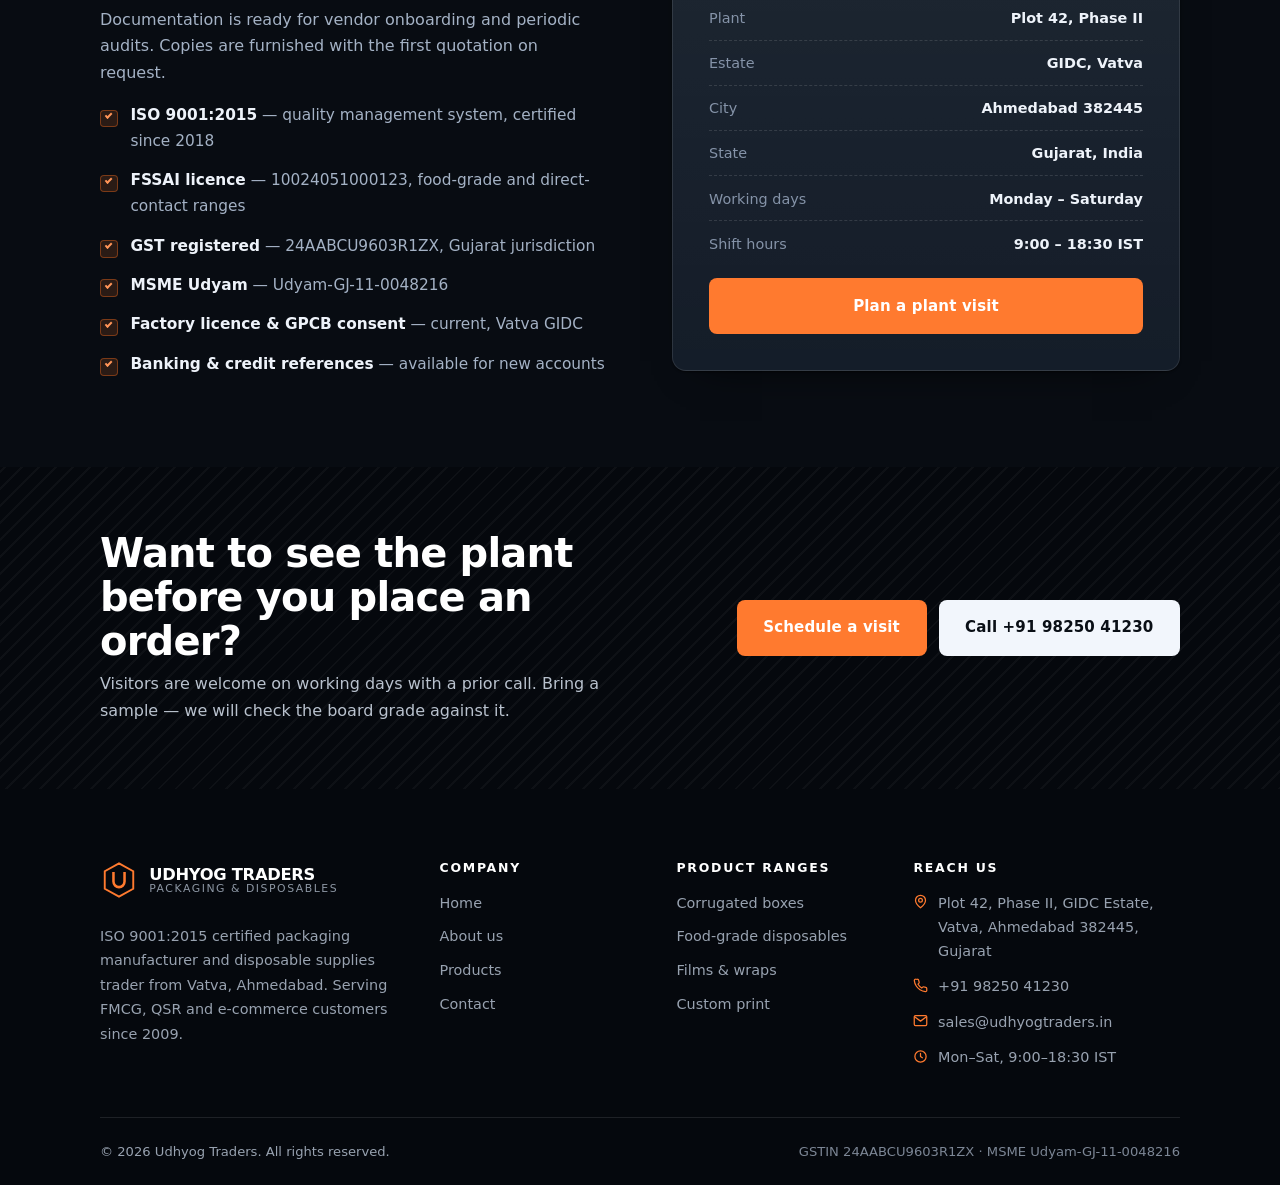
==== commit 5ed3db98: "Harden the site with security headers and enquiry-form abuse limits Add host-agnostic header files a" ====
--- a/about.html
+++ b/about.html
@@ -3,23 +3,15 @@
 <head>
 <meta charset="utf-8">
 <meta name="viewport" content="width=device-width, initial-scale=1">
+<meta http-equiv="Content-Security-Policy" content="default-src 'self'; script-src 'self'; style-src 'self' 'unsafe-inline' https://fonts.googleapis.com; font-src https://fonts.gstatic.com; img-src 'self' data:; connect-src 'self'; form-action 'self'; base-uri 'self'; object-src 'none'; upgrade-insecure-requests">
+<meta name="referrer" content="strict-origin-when-cross-origin">
 <title>About Us — Udhyog Traders</title>
 <meta name="description" content="Udhyog Traders has grown from a paper and stationery trading house in Ahmedabad into an ISO 9001:2015 certified packaging plant serving 320+ FMCG, QSR and e-commerce customers.">
 <link rel="icon" href="favicon.svg" type="image/svg+xml">
 <link rel="preconnect" href="https://fonts.googleapis.com">
 <link rel="preconnect" href="https://fonts.gstatic.com" crossorigin>
 <link href="https://fonts.googleapis.com/css2?family=Inter:wght@400;500;600;700&family=Space+Grotesk:wght@500;600;700&display=swap" rel="stylesheet">
-<script>
-  (function () {
-    try {
-      if (localStorage.getItem("udhyog-theme") === "light") {
-        document.documentElement.setAttribute("data-theme", "light");
-      }
-    } catch (error) {
-      /* private mode - fall back to the dark default */
-    }
-  })();
-</script>
+<script src="js/theme-init.js"></script>
 <link rel="stylesheet" href="css/styles.css">
 </head>
 <body>
--- a/css/styles.css
+++ b/css/styles.css
@@ -1341,6 +1341,25 @@
 .form-status svg {
   flex: none;
   margin-top: 0.15rem;
+}
+
+.form-status.is-error {
+  border-color: rgba(255, 107, 94, 0.45);
+  background: rgba(255, 107, 94, 0.12);
+  color: #ff948b;
+}
+
+/* Honeypot: off-screen for people and assistive tech, still filled by bots. */
+.hp-field {
+  position: absolute;
+  left: -9999px;
+  width: 1px;
+  height: 1px;
+  margin: 0;
+  padding: 0;
+  overflow: hidden;
+  opacity: 0;
+  pointer-events: none;
 }
 
 .info-card {
@@ -2008,7 +2027,101 @@
   color: #14603a;
 }
 
+html[data-theme="light"] .form-status.is-error {
+  border-color: #f3b5b0;
+  background: #fdf0ef;
+  color: #b42318;
+}
+
 html[data-theme="light"] .map-block {
   background-image: linear-gradient(rgba(13, 17, 23, 0.04) 1px, transparent 1px),
     linear-gradient(90deg, rgba(13, 17, 23, 0.04) 1px, transparent 1px);
 }
+
+/* --------------------------------------------------------------------------
+   Product gallery
+   -------------------------------------------------------------------------- */
+
+.gallery-grid {
+  display: grid;
+  grid-template-columns: repeat(3, 1fr);
+  gap: 1.15rem;
+  margin-top: 2.6rem;
+}
+
+.gallery-item {
+  display: flex;
+  flex-direction: column;
+  margin: 0;
+  overflow: hidden;
+  border: 1px solid var(--line);
+  border-radius: 14px;
+  background: var(--surface);
+  box-shadow: var(--shadow-sm);
+  transition: border-color 0.25s ease, transform 0.25s ease, box-shadow 0.25s ease;
+}
+
+.gallery-item:hover {
+  border-color: var(--line-strong);
+  transform: translateY(-2px);
+  box-shadow: var(--shadow-lg);
+}
+
+.gallery-shot {
+  position: relative;
+  overflow: hidden;
+  aspect-ratio: 4 / 3;
+  background: #f2efe9;
+}
+
+.gallery-shot img {
+  display: block;
+  width: 100%;
+  height: 100%;
+  object-fit: cover;
+  transition: transform 0.6s ease;
+}
+
+.gallery-shot--cutout img {
+  object-fit: contain;
+  padding: 1.1rem;
+}
+
+.gallery-item:hover img {
+  transform: scale(1.035);
+}
+
+.gallery-cap {
+  padding: 0.95rem 1.05rem 1.1rem;
+  border-top: 1px solid var(--line);
+}
+
+.gallery-cap h3 {
+  margin: 0;
+  font-size: 1rem;
+}
+
+.gallery-cap p {
+  margin: 0.3rem 0 0;
+  color: var(--steel);
+  font-size: 0.86rem;
+  line-height: 1.5;
+}
+
+.gallery-note {
+  margin-top: 1.3rem;
+  color: var(--steel);
+  font-size: 0.78rem;
+}
+
+@media (max-width: 900px) {
+  .gallery-grid {
+    grid-template-columns: repeat(2, 1fr);
+  }
+}
+
+@media (max-width: 600px) {
+  .gallery-grid {
+    grid-template-columns: 1fr;
+  }
+}
